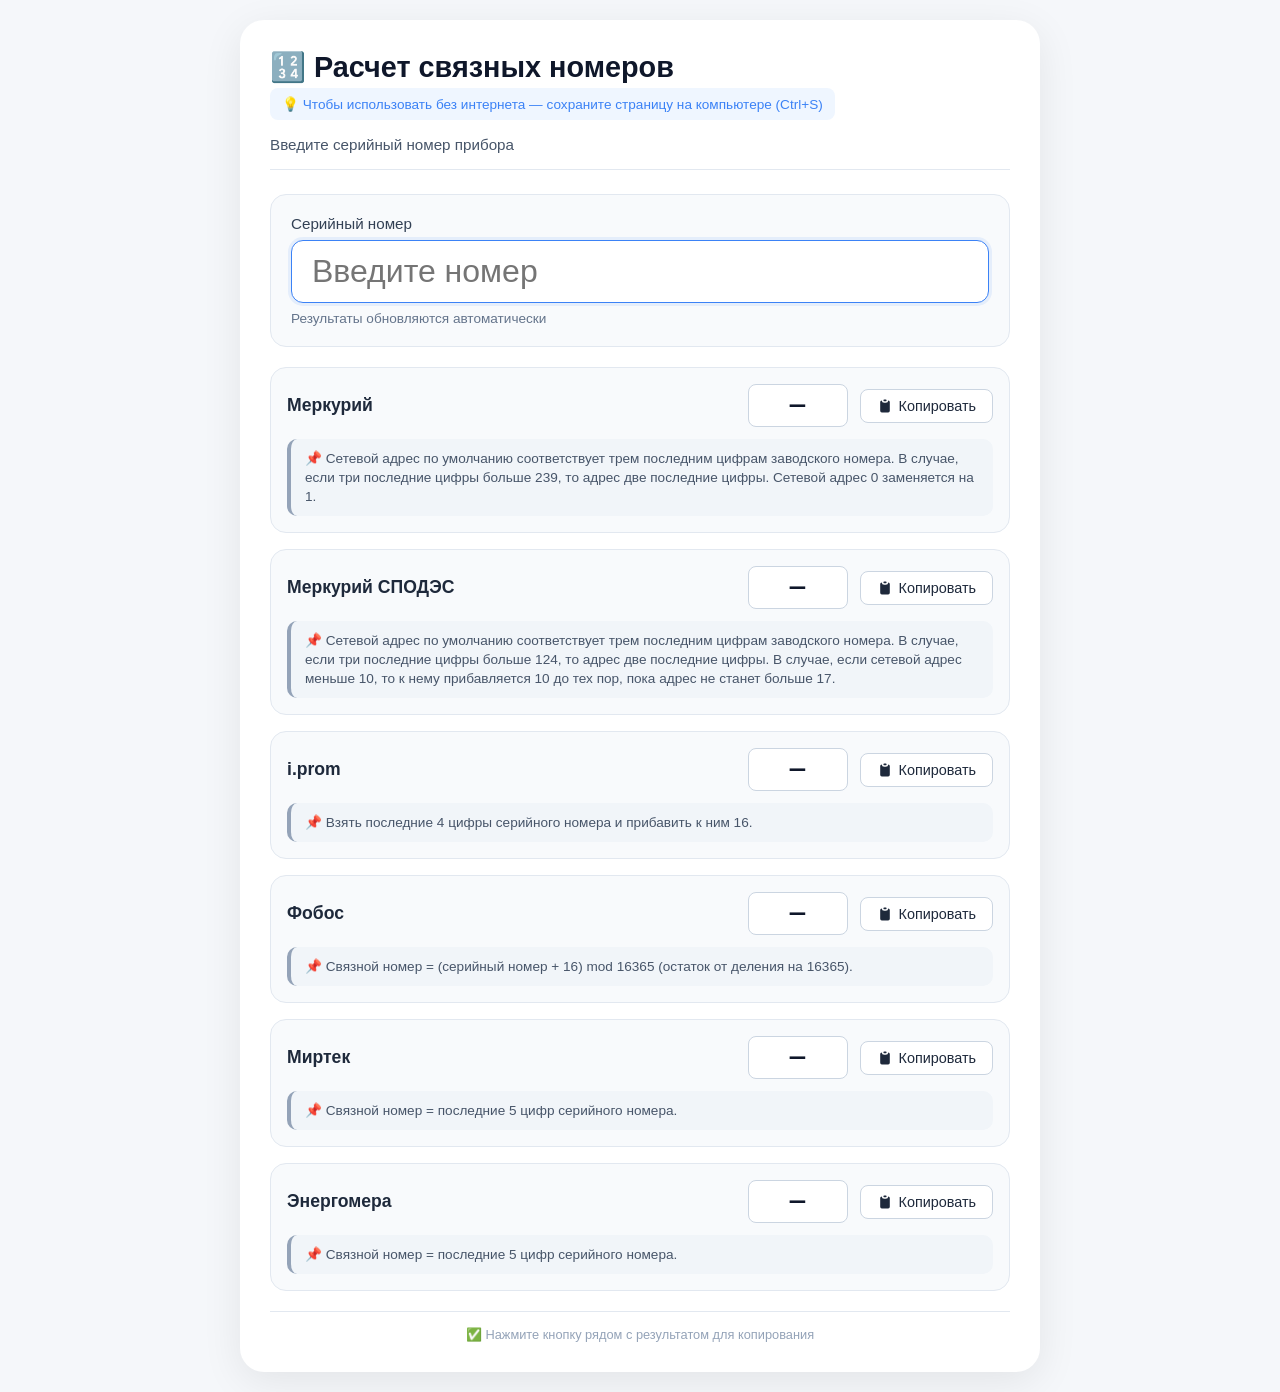
==== calc/index.html @ f6aa2c8b "Create index.html" ====
<!DOCTYPE html>
<html lang="ru">
<head>
    <meta charset="UTF-8">
    <meta name="viewport" content="width=device-width, initial-scale=1.0">
    <title>Расчет связных номеров</title>
    <!-- Favicon -->
    <link rel="icon" type="image/svg+xml" href="data:image/svg+xml,%3Csvg xmlns='http://www.w3.org/2000/svg' viewBox='0 0 100 100'%3E%3Crect width='100' height='100' rx='20' fill='%233b82f6'/%3E%3Ctext x='50' y='70' font-size='60' text-anchor='middle' fill='white' font-family='Arial'%3E🔢%3C/text%3E%3C/svg%3E">
    <link rel="icon" type="image/png" href="[data-uri]">
    <style>
        * {
            box-sizing: border-box;
            margin: 0;
            padding: 0;
        }

        body {
            font-family: -apple-system, BlinkMacSystemFont, "Segoe UI", Roboto, Helvetica, Arial, sans-serif;
            background-color: #f5f7fa;
            color: #1e293b;
            display: flex;
            justify-content: center;
            align-items: center;
            min-height: 100vh;
            margin: 0;
            padding: 20px;
        }

        .container {
            max-width: 800px;
            width: 100%;
            background-color: #ffffff;
            border-radius: 24px;
            box-shadow: 0 10px 40px rgba(0, 0, 0, 0.08);
            padding: 30px;
        }

        h1 {
            font-size: 1.8rem;
            font-weight: 600;
            color: #0f172a;
            margin-bottom: 0.25rem;
        }

        .offline-hint {
            color: #3b82f6;
            font-size: 0.85rem;
            margin-bottom: 1rem;
            padding: 8px 12px;
            background-color: #eff6ff;
            border-radius: 8px;
            display: inline-block;
        }

        .subtitle {
            color: #475569;
            font-size: 0.95rem;
            margin-bottom: 1.5rem;
            border-bottom: 1px solid #e2e8f0;
            padding-bottom: 1rem;
        }

        .input-card {
            background-color: #f8fafc;
            border-radius: 16px;
            padding: 20px;
            margin-bottom: 20px;
            border: 1px solid #e2e8f0;
        }

        .input-label {
            display: block;
            margin-bottom: 8px;
            color: #334155;
            font-weight: 500;
            font-size: 0.95rem;
        }

        .input-field {
            width: 100%;
            background-color: #ffffff;
            border: 1px solid #cbd5e1;
            color: #0f172a;
            font-size: 2rem;
            font-family: 'Segoe UI', Roboto, 'Helvetica Neue', sans-serif;
            font-weight: 400;
            padding: 12px 20px;
            border-radius: 12px;
            outline: none;
            transition: border-color 0.2s;
        }

        .input-field:focus {
            border-color: #3b82f6;
            box-shadow: 0 0 0 3px rgba(59, 130, 246, 0.1);
        }

        .input-hint {
            margin-top: 8px;
            color: #64748b;
            font-size: 0.85rem;
        }

        .results-list {
            display: flex;
            flex-direction: column;
            gap: 16px;
            margin: 20px 0;
        }

        .result-card {
            background-color: #f8fafc;
            border-radius: 16px;
            padding: 16px;
            border: 1px solid #e2e8f0;
        }

        .result-header {
            display: flex;
            justify-content: space-between;
            align-items: center;
            margin-bottom: 12px;
        }

        .model-name {
            font-weight: 600;
            color: #1e293b;
            font-size: 1.1rem;
        }

        .result-controls {
            display: flex;
            align-items: center;
            gap: 12px;
        }

        .result-value {
            font-size: 1.6rem;
            font-family: 'Courier New', monospace;
            font-weight: 600;
            color: #0f172a;
            background-color: #ffffff;
            border-radius: 8px;
            border: 1px solid #cbd5e1;
            padding: 6px 16px;
            min-width: 100px;
            text-align: center;
        }

        .copy-btn {
            background-color: #ffffff;
            border: 1px solid #cbd5e1;
            border-radius: 8px;
            padding: 8px 16px;
            font-size: 0.9rem;
            font-weight: 500;
            color: #1e293b;
            cursor: pointer;
            display: inline-flex;
            align-items: center;
            gap: 6px;
            transition: all 0.2s;
            min-width: 110px;
            justify-content: center;
        }

        .copy-btn:hover {
            background-color: #f1f5f9;
            border-color: #3b82f6;
            color: #3b82f6;
        }

        .copy-btn.copied {
            background-color: #10b981;
            border-color: #10b981;
            color: white;
        }

        .copy-btn svg {
            width: 16px;
            height: 16px;
            fill: currentColor;
        }

        .rule-description {
            font-size: 0.85rem;
            color: #475569;
            background-color: #f1f5f9;
            padding: 10px 14px;
            border-radius: 10px;
            border-left: 4px solid #94a3b8;
            line-height: 1.4;
        }

        .footer-note {
            text-align: center;
            color: #94a3b8;
            font-size: 0.8rem;
            margin-top: 20px;
            border-top: 1px solid #e2e8f0;
            padding-top: 15px;
        }
    </style>
</head>
<body>
    <div class="container">
        <h1>🔢 Расчет связных номеров</h1>
        <div class="offline-hint">
            💡 Чтобы использовать без интернета — сохраните страницу на компьютере (Ctrl+S)
        </div>
        <div class="subtitle">Введите серийный номер прибора</div>

        <!-- Поле для ввода серийного номера -->
        <div class="input-card">
            <label for="sn-input" class="input-label">Серийный номер</label>
            <input type="text" id="sn-input" class="input-field" placeholder="Введите номер" inputmode="numeric" autofocus>
            <div class="input-hint">Результаты обновляются автоматически</div>
        </div>

        <!-- Список результатов -->
        <div class="results-list" id="results-list">
            <!-- Меркурий -->
            <div class="result-card">
                <div class="result-header">
                    <span class="model-name">Меркурий</span>
                    <div class="result-controls">
                        <span class="result-value" id="mercury-value">—</span>
                        <button class="copy-btn" data-model="mercury">
                            <svg viewBox="0 0 20 20">
                                <path d="M8 3a1 1 0 011-1h2a1 1 0 110 2H9a1 1 0 01-1-1z M6 3a2 2 0 00-2 2v11a2 2 0 002 2h8a2 2 0 002-2V5a2 2 0 00-2-2 3 3 0 01-3 3H9a3 3 0 01-3-3z"/>
                            </svg>
                            <span>Копировать</span>
                        </button>
                    </div>
                </div>
                <div class="rule-description">
                    📌 Сетевой адрес по умолчанию соответствует трем последним цифрам заводского номера. В случае, если три последние цифры больше 239, то адрес две последние цифры. Сетевой адрес 0 заменяется на 1.
                </div>
            </div>

            <!-- Меркурий СПОДЭС -->
            <div class="result-card">
                <div class="result-header">
                    <span class="model-name">Меркурий СПОДЭС</span>
                    <div class="result-controls">
                        <span class="result-value" id="mercury-spodes-value">—</span>
                        <button class="copy-btn" data-model="mercury-spodes">
                            <svg viewBox="0 0 20 20">
                                <path d="M8 3a1 1 0 011-1h2a1 1 0 110 2H9a1 1 0 01-1-1z M6 3a2 2 0 00-2 2v11a2 2 0 002 2h8a2 2 0 002-2V5a2 2 0 00-2-2 3 3 0 01-3 3H9a3 3 0 01-3-3z"/>
                            </svg>
                            <span>Копировать</span>
                        </button>
                    </div>
                </div>
                <div class="rule-description">
                    📌 Сетевой адрес по умолчанию соответствует трем последним цифрам заводского номера. В случае, если три последние цифры больше 124, то адрес две последние цифры. В случае, если сетевой адрес меньше 10, то к нему прибавляется 10 до тех пор, пока адрес не станет больше 17.
                </div>
            </div>

            <!-- i.prom -->
            <div class="result-card">
                <div class="result-header">
                    <span class="model-name">i.prom</span>
                    <div class="result-controls">
                        <span class="result-value" id="iprom-value">—</span>
                        <button class="copy-btn" data-model="iprom">
                            <svg viewBox="0 0 20 20">
                                <path d="M8 3a1 1 0 011-1h2a1 1 0 110 2H9a1 1 0 01-1-1z M6 3a2 2 0 00-2 2v11a2 2 0 002 2h8a2 2 0 002-2V5a2 2 0 00-2-2 3 3 0 01-3 3H9a3 3 0 01-3-3z"/>
                            </svg>
                            <span>Копировать</span>
                        </button>
                    </div>
                </div>
                <div class="rule-description">
                    📌 Взять последние 4 цифры серийного номера и прибавить к ним 16.
                </div>
            </div>

            <!-- Фобос -->
            <div class="result-card">
                <div class="result-header">
                    <span class="model-name">Фобос</span>
                    <div class="result-controls">
                        <span class="result-value" id="fobos-value">—</span>
                        <button class="copy-btn" data-model="fobos">
                            <svg viewBox="0 0 20 20">
                                <path d="M8 3a1 1 0 011-1h2a1 1 0 110 2H9a1 1 0 01-1-1z M6 3a2 2 0 00-2 2v11a2 2 0 002 2h8a2 2 0 002-2V5a2 2 0 00-2-2 3 3 0 01-3 3H9a3 3 0 01-3-3z"/>
                            </svg>
                            <span>Копировать</span>
                        </button>
                    </div>
                </div>
                <div class="rule-description">
                    📌 Связной номер = (серийный номер + 16) mod 16365 (остаток от деления на 16365).
                </div>
            </div>

            <!-- Миртек -->
            <div class="result-card">
                <div class="result-header">
                    <span class="model-name">Миртек</span>
                    <div class="result-controls">
                        <span class="result-value" id="mirtek-value">—</span>
                        <button class="copy-btn" data-model="mirtek">
                            <svg viewBox="0 0 20 20">
                                <path d="M8 3a1 1 0 011-1h2a1 1 0 110 2H9a1 1 0 01-1-1z M6 3a2 2 0 00-2 2v11a2 2 0 002 2h8a2 2 0 002-2V5a2 2 0 00-2-2 3 3 0 01-3 3H9a3 3 0 01-3-3z"/>
                            </svg>
                            <span>Копировать</span>
                        </button>
                    </div>
                </div>
                <div class="rule-description">
                    📌 Связной номер = последние 5 цифр серийного номера.
                </div>
            </div>

            <!-- Энергомера -->
            <div class="result-card">
                <div class="result-header">
                    <span class="model-name">Энергомера</span>
                    <div class="result-controls">
                        <span class="result-value" id="energomera-value">—</span>
                        <button class="copy-btn" data-model="energomera">
                            <svg viewBox="0 0 20 20">
                                <path d="M8 3a1 1 0 011-1h2a1 1 0 110 2H9a1 1 0 01-1-1z M6 3a2 2 0 00-2 2v11a2 2 0 002 2h8a2 2 0 002-2V5a2 2 0 00-2-2 3 3 0 01-3 3H9a3 3 0 01-3-3z"/>
                            </svg>
                            <span>Копировать</span>
                        </button>
                    </div>
                </div>
                <div class="rule-description">
                    📌 Связной номер = последние 5 цифр серийного номера.
                </div>
            </div>
        </div>

        <div class="footer-note">
            <span>✅ Нажмите кнопку рядом с результатом для копирования</span>
        </div>
    </div>

    <script>
        (function() {
            const snInput = document.getElementById('sn-input');

            // Функция для прибавления 10 пока число не станет > 17
            function addUntilGreaterThan17(value) {
                if (value >= 10) return value;
                
                let result = value;
                while (result <= 17) {
                    result += 10;
                }
                return result;
            }

            // Меркурий
            function calculateMercury(serialNumber) {
                let num = Number(serialNumber);
                if (isNaN(num) || !Number.isInteger(num) || num < 0) return null;

                const mod1000 = num % 1000;
                const mod100 = num % 100;
                const getValue = (modValue) => modValue === 0 ? 1 : modValue;

                if (mod1000 > 239) {
                    return getValue(mod100);
                } else {
                    return getValue(mod1000);
                }
            }

            // Меркурий СПОДЭС
            function calculateMercurySpodes(serialNumber) {
                let num = Number(serialNumber);
                if (isNaN(num) || !Number.isInteger(num) || num < 0) return null;

                const mod1000 = num % 1000;
                const mod100 = num % 100;

                // Определяем базовое значение
                let baseValue;
                if (mod1000 > 124) {
                    baseValue = mod100;
                } else {
                    baseValue = mod1000;
                }

                // Применяем правило "прибавлять 10 пока не станет > 17"
                return addUntilGreaterThan17(baseValue);
            }

            // i.prom
            function calculateIProm(serialNumber) {
                let num = Number(serialNumber);
                if (isNaN(num) || !Number.isInteger(num) || num < 0) return null;
                return (num % 10000) + 16;
            }

            // Фобос
            function calculateFobos(serialNumber) {
                let num = Number(serialNumber);
                if (isNaN(num) || !Number.isInteger(num) || num < 0) return null;
                return (num + 16) % 16365;
            }

            // Миртек
            function calculateMirtek(serialNumber) {
                let num = Number(serialNumber);
                if (isNaN(num) || !Number.isInteger(num) || num < 0) return null;
                return num % 100000;
            }

            // Энергомера
            function calculateEnergomera(serialNumber) {
                let num = Number(serialNumber);
                if (isNaN(num) || !Number.isInteger(num) || num < 0) return null;
                return num % 100000;
            }

            // Обновление результатов
            function updateAllResults() {
                const rawValue = snInput.value.trim();

                if (rawValue === '') {
                    document.getElementById('mercury-value').textContent = '—';
                    document.getElementById('mercury-spodes-value').textContent = '—';
                    document.getElementById('iprom-value').textContent = '—';
                    document.getElementById('fobos-value').textContent = '—';
                    document.getElementById('mirtek-value').textContent = '—';
                    document.getElementById('energomera-value').textContent = '—';
                    return;
                }

                const numberValue = parseInt(rawValue, 10);

                if (isNaN(numberValue) || !Number.isInteger(numberValue) || numberValue < 0) {
                    const errorMsg = '❗';
                    document.getElementById('mercury-value').textContent = errorMsg;
                    document.getElementById('mercury-spodes-value').textContent = errorMsg;
                    document.getElementById('iprom-value').textContent = errorMsg;
                    document.getElementById('fobos-value').textContent = errorMsg;
                    document.getElementById('mirtek-value').textContent = errorMsg;
                    document.getElementById('energomera-value').textContent = errorMsg;
                    return;
                }

                document.getElementById('mercury-value').textContent = calculateMercury(numberValue) ?? '—';
                document.getElementById('mercury-spodes-value').textContent = calculateMercurySpodes(numberValue) ?? '—';
                document.getElementById('iprom-value').textContent = calculateIProm(numberValue) ?? '—';
                document.getElementById('fobos-value').textContent = calculateFobos(numberValue) ?? '—';
                document.getElementById('mirtek-value').textContent = calculateMirtek(numberValue) ?? '—';
                document.getElementById('energomera-value').textContent = calculateEnergomera(numberValue) ?? '—';
            }

            // Функция сброса всех кнопок в исходное состояние
            function resetAllButtons() {
                document.querySelectorAll('.copy-btn').forEach(btn => {
                    btn.classList.remove('copied');
                    const span = btn.querySelector('span');
                    if (span) span.textContent = 'Копировать';
                });
            }

            // Настройка кнопок копирования
            document.querySelectorAll('.copy-btn').forEach(button => {
                button.addEventListener('click', function() {
                    const model = this.dataset.model;
                    const valueElement = document.getElementById(`${model}-value`);
                    
                    if (!valueElement) return;
                    
                    let textToCopy = valueElement.textContent;
                    
                    if (textToCopy === '—' || textToCopy === '❗') {
                        alert('Нет корректного значения для копирования');
                        return;
                    }
                    
                    navigator.clipboard.writeText(textToCopy).then(() => {
                        // Сбрасываем все кнопки
                        resetAllButtons();
                        
                        // Активируем текущую кнопку
                        this.classList.add('copied');
                        const span = this.querySelector('span');
                        if (span) span.textContent = '✅ Скопировано';
                    }).catch(() => {
                        alert('Не удалось скопировать');
                    });
                });
            });

            // При новом вводе сбрасываем состояние кнопок
            snInput.addEventListener('input', () => {
                updateAllResults();
                resetAllButtons();
            });

            updateAllResults();
        })();
    </script>
</body>
</html>
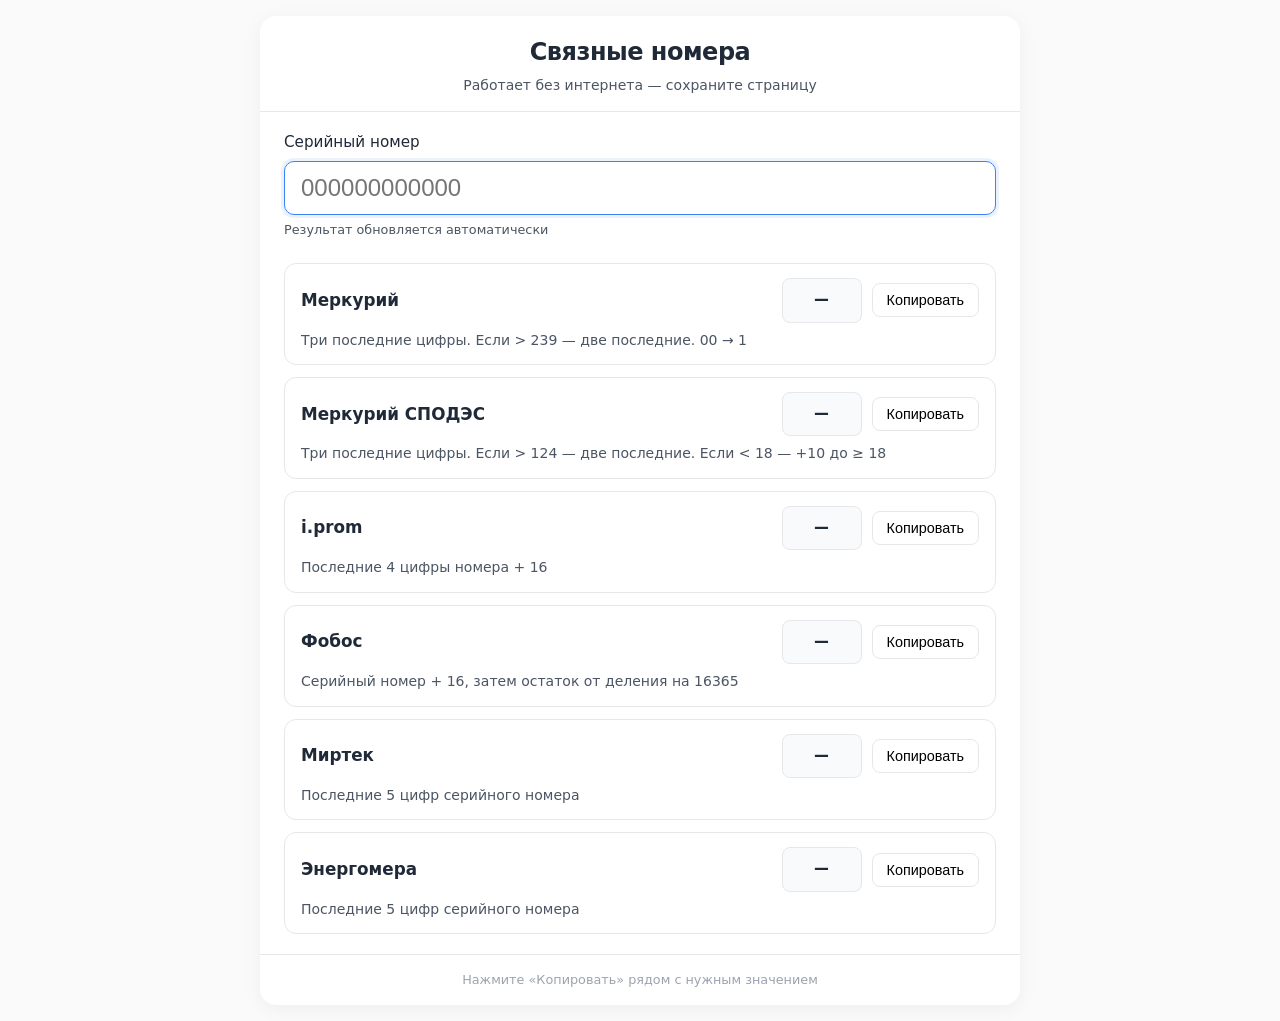
==== commit ab5d37e4: "Update index.html" ====
--- a/calc/index.html
+++ b/calc/index.html
@@ -3,11 +3,19 @@
 <head>
     <meta charset="UTF-8">
     <meta name="viewport" content="width=device-width, initial-scale=1.0">
-    <title>Расчет связных номеров</title>
-    <!-- Favicon -->
-    <link rel="icon" type="image/svg+xml" href="data:image/svg+xml,%3Csvg xmlns='http://www.w3.org/2000/svg' viewBox='0 0 100 100'%3E%3Crect width='100' height='100' rx='20' fill='%233b82f6'/%3E%3Ctext x='50' y='70' font-size='60' text-anchor='middle' fill='white' font-family='Arial'%3E🔢%3C/text%3E%3C/svg%3E">
-    <link rel="icon" type="image/png" href="[data-uri]">
+    <title>Связные номера</title>
+    <link rel="icon" type="image/svg+xml" href="data:image/svg+xml,%3Csvg xmlns='http://www.w3.org/2000/svg' viewBox='0 0 100 100'%3E%3Crect width='100' height='100' rx='24' fill='%233b82f6'/%3E%3Ctext x='50' y='68' font-size='64' text-anchor='middle' fill='white'%3E🔢%3C/text%3E%3C/svg%3E">
     <style>
+        :root {
+            --bg: #fafafa;
+            --card: #ffffff;
+            --text: #1f2937;
+            --text2: #4b5563;
+            --border: #e5e7eb;
+            --accent: #3b82f6;
+            --success: #10b981;
+        }
+
         * {
             box-sizing: border-box;
             margin: 0;
@@ -15,490 +23,358 @@
         }
 
         body {
-            font-family: -apple-system, BlinkMacSystemFont, "Segoe UI", Roboto, Helvetica, Arial, sans-serif;
-            background-color: #f5f7fa;
-            color: #1e293b;
-            display: flex;
-            justify-content: center;
-            align-items: center;
+            font-family: system-ui, -apple-system, sans-serif;
+            background: var(--bg);
+            color: var(--text);
             min-height: 100vh;
-            margin: 0;
-            padding: 20px;
+            padding: 16px;
+            line-height: 1.4;
         }
 
         .container {
-            max-width: 800px;
-            width: 100%;
-            background-color: #ffffff;
-            border-radius: 24px;
-            box-shadow: 0 10px 40px rgba(0, 0, 0, 0.08);
-            padding: 30px;
+            max-width: 760px;
+            margin: 0 auto;
+            background: var(--card);
+            border-radius: 16px;
+            box-shadow: 0 4px 20px rgba(0,0,0,0.05);
+            overflow: hidden;
+        }
+
+        header {
+            padding: 20px 24px 16px;
+            text-align: center;
+            border-bottom: 1px solid var(--border);
         }
 
         h1 {
-            font-size: 1.8rem;
+            font-size: 1.5rem;
             font-weight: 600;
-            color: #0f172a;
-            margin-bottom: 0.25rem;
-        }
-
-        .offline-hint {
-            color: #3b82f6;
-            font-size: 0.85rem;
-            margin-bottom: 1rem;
-            padding: 8px 12px;
-            background-color: #eff6ff;
-            border-radius: 8px;
-            display: inline-block;
-        }
-
-        .subtitle {
-            color: #475569;
+            letter-spacing: -0.02em;
+        }
+
+        .hint {
+            margin-top: 6px;
+            font-size: 0.875rem;
+            color: var(--text2);
+        }
+
+        main {
+            padding: 20px 24px;
+        }
+
+        .input-group {
+            margin-bottom: 24px;
+        }
+
+        label {
             font-size: 0.95rem;
-            margin-bottom: 1.5rem;
-            border-bottom: 1px solid #e2e8f0;
-            padding-bottom: 1rem;
-        }
-
-        .input-card {
-            background-color: #f8fafc;
-            border-radius: 16px;
-            padding: 20px;
-            margin-bottom: 20px;
-            border: 1px solid #e2e8f0;
-        }
-
-        .input-label {
+            font-weight: 500;
             display: block;
             margin-bottom: 8px;
-            color: #334155;
-            font-weight: 500;
-            font-size: 0.95rem;
-        }
-
-        .input-field {
+        }
+
+        input {
             width: 100%;
-            background-color: #ffffff;
-            border: 1px solid #cbd5e1;
-            color: #0f172a;
-            font-size: 2rem;
-            font-family: 'Segoe UI', Roboto, 'Helvetica Neue', sans-serif;
-            font-weight: 400;
-            padding: 12px 20px;
-            border-radius: 12px;
+            font-size: 1.5rem;
+            padding: 12px 16px;
+            border: 1px solid var(--border);
+            border-radius: 10px;
+            font-variant-numeric: tabular-nums;
+            transition: border-color 0.15s;
+        }
+
+        input:focus {
+            border-color: var(--accent);
             outline: none;
-            transition: border-color 0.2s;
-        }
-
-        .input-field:focus {
-            border-color: #3b82f6;
-            box-shadow: 0 0 0 3px rgba(59, 130, 246, 0.1);
-        }
-
-        .input-hint {
-            margin-top: 8px;
-            color: #64748b;
-            font-size: 0.85rem;
-        }
-
-        .results-list {
+            box-shadow: 0 0 0 3px rgba(59,130,246,0.1);
+        }
+
+        input.error {
+            border-color: #ef4444;
+        }
+
+        .results {
             display: flex;
             flex-direction: column;
-            gap: 16px;
-            margin: 20px 0;
-        }
-
-        .result-card {
-            background-color: #f8fafc;
-            border-radius: 16px;
-            padding: 16px;
-            border: 1px solid #e2e8f0;
-        }
-
-        .result-header {
+            gap: 12px;
+        }
+
+        .card {
+            padding: 14px 16px;
+            border: 1px solid var(--border);
+            border-radius: 12px;
+            background: white;
+        }
+
+        .header-row {
             display: flex;
             justify-content: space-between;
             align-items: center;
-            margin-bottom: 12px;
-        }
-
-        .model-name {
+            flex-wrap: wrap;
+            gap: 12px;
+            margin-bottom: 8px;
+        }
+
+        .model {
+            font-size: 1.05rem;
             font-weight: 600;
-            color: #1e293b;
-            font-size: 1.1rem;
-        }
-
-        .result-controls {
+        }
+
+        .controls {
             display: flex;
             align-items: center;
-            gap: 12px;
-        }
-
-        .result-value {
-            font-size: 1.6rem;
-            font-family: 'Courier New', monospace;
+            gap: 10px;
+            flex-wrap: wrap;
+        }
+
+        .value {
+            font-family: ui-monospace, 'SF Mono', monospace;
+            font-size: 1.35rem;
             font-weight: 600;
-            color: #0f172a;
-            background-color: #ffffff;
+            min-width: 80px;
+            text-align: center;
+            background: #f8fafc;
+            padding: 6px 12px;
             border-radius: 8px;
-            border: 1px solid #cbd5e1;
-            padding: 6px 16px;
-            min-width: 100px;
-            text-align: center;
-        }
-
-        .copy-btn {
-            background-color: #ffffff;
-            border: 1px solid #cbd5e1;
+            border: 1px solid #e5e7eb;
+        }
+
+        .btn-copy {
+            background: white;
+            border: 1px solid var(--border);
             border-radius: 8px;
-            padding: 8px 16px;
+            padding: 8px 14px;
             font-size: 0.9rem;
             font-weight: 500;
-            color: #1e293b;
             cursor: pointer;
-            display: inline-flex;
-            align-items: center;
-            gap: 6px;
-            transition: all 0.2s;
-            min-width: 110px;
-            justify-content: center;
-        }
-
-        .copy-btn:hover {
-            background-color: #f1f5f9;
-            border-color: #3b82f6;
-            color: #3b82f6;
-        }
-
-        .copy-btn.copied {
-            background-color: #10b981;
-            border-color: #10b981;
+            transition: all 0.13s;
+            white-space: nowrap;
+        }
+
+        .btn-copy:hover {
+            background: #f3f4f6;
+        }
+
+        .btn-copy.copied {
+            background: var(--success);
             color: white;
-        }
-
-        .copy-btn svg {
-            width: 16px;
-            height: 16px;
-            fill: currentColor;
-        }
-
-        .rule-description {
-            font-size: 0.85rem;
-            color: #475569;
-            background-color: #f1f5f9;
-            padding: 10px 14px;
-            border-radius: 10px;
-            border-left: 4px solid #94a3b8;
-            line-height: 1.4;
-        }
-
-        .footer-note {
+            border-color: var(--success);
+        }
+
+        .rule {
+            font-size: 0.875rem;
+            color: var(--text2);
+        }
+
+        footer {
+            padding: 16px 24px;
             text-align: center;
-            color: #94a3b8;
             font-size: 0.8rem;
-            margin-top: 20px;
-            border-top: 1px solid #e2e8f0;
-            padding-top: 15px;
+            color: #9ca3af;
+            border-top: 1px solid var(--border);
+        }
+
+        @media (max-width: 480px) {
+            body { padding: 12px; }
+            main { padding: 16px 20px; }
+            .header-row { flex-direction: column; align-items: stretch; }
+            .controls { width: 100%; justify-content: space-between; }
+            .value, .btn-copy { flex: 1; text-align: center; }
+            input { font-size: 1.35rem; padding: 11px 14px; }
         }
     </style>
 </head>
 <body>
-    <div class="container">
-        <h1>🔢 Расчет связных номеров</h1>
-        <div class="offline-hint">
-            💡 Чтобы использовать без интернета — сохраните страницу на компьютере (Ctrl+S)
+
+<div class="container">
+    <header>
+        <h1>Связные номера</h1>
+        <div class="hint">Работает без интернета — сохраните страницу</div>
+    </header>
+
+    <main>
+        <div class="input-group">
+            <label for="sn">Серийный номер</label>
+            <input id="sn" type="text" inputmode="numeric" autofocus placeholder="000000000000">
+            <div class="hint" style="margin-top:6px; font-size:0.8rem;">Результат обновляется автоматически</div>
         </div>
-        <div class="subtitle">Введите серийный номер прибора</div>
-
-        <!-- Поле для ввода серийного номера -->
-        <div class="input-card">
-            <label for="sn-input" class="input-label">Серийный номер</label>
-            <input type="text" id="sn-input" class="input-field" placeholder="Введите номер" inputmode="numeric" autofocus>
-            <div class="input-hint">Результаты обновляются автоматически</div>
+
+        <div class="results" id="results">
+            <div class="card">
+                <div class="header-row">
+                    <div class="model">Меркурий</div>
+                    <div class="controls">
+                        <span class="value" id="mercury">—</span>
+                        <button class="btn-copy" data-model="mercury">Копировать</button>
+                    </div>
+                </div>
+                <div class="rule">Три последние цифры. Если > 239 — две последние. 00 → 1</div>
+            </div>
+
+            <div class="card">
+                <div class="header-row">
+                    <div class="model">Меркурий СПОДЭС</div>
+                    <div class="controls">
+                        <span class="value" id="mercury-spodes">—</span>
+                        <button class="btn-copy" data-model="mercury-spodes">Копировать</button>
+                    </div>
+                </div>
+                <div class="rule">Три последние цифры. Если > 124 — две последние. Если < 18 — +10 до ≥ 18</div>
+            </div>
+
+            <div class="card">
+                <div class="header-row">
+                    <div class="model">i.prom</div>
+                    <div class="controls">
+                        <span class="value" id="iprom">—</span>
+                        <button class="btn-copy" data-model="iprom">Копировать</button>
+                    </div>
+                </div>
+                <div class="rule">Последние 4 цифры номера + 16</div>
+            </div>
+
+            <div class="card">
+                <div class="header-row">
+                    <div class="model">Фобос</div>
+                    <div class="controls">
+                        <span class="value" id="fobos">—</span>
+                        <button class="btn-copy" data-model="fobos">Копировать</button>
+                    </div>
+                </div>
+                <div class="rule">Серийный номер + 16, затем остаток от деления на 16365</div>
+            </div>
+
+            <div class="card">
+                <div class="header-row">
+                    <div class="model">Миртек</div>
+                    <div class="controls">
+                        <span class="value" id="mirtek">—</span>
+                        <button class="btn-copy" data-model="mirtek">Копировать</button>
+                    </div>
+                </div>
+                <div class="rule">Последние 5 цифр серийного номера</div>
+            </div>
+
+            <div class="card">
+                <div class="header-row">
+                    <div class="model">Энергомера</div>
+                    <div class="controls">
+                        <span class="value" id="energomera">—</span>
+                        <button class="btn-copy" data-model="energomera">Копировать</button>
+                    </div>
+                </div>
+                <div class="rule">Последние 5 цифр серийного номера</div>
+            </div>
         </div>
-
-        <!-- Список результатов -->
-        <div class="results-list" id="results-list">
-            <!-- Меркурий -->
-            <div class="result-card">
-                <div class="result-header">
-                    <span class="model-name">Меркурий</span>
-                    <div class="result-controls">
-                        <span class="result-value" id="mercury-value">—</span>
-                        <button class="copy-btn" data-model="mercury">
-                            <svg viewBox="0 0 20 20">
-                                <path d="M8 3a1 1 0 011-1h2a1 1 0 110 2H9a1 1 0 01-1-1z M6 3a2 2 0 00-2 2v11a2 2 0 002 2h8a2 2 0 002-2V5a2 2 0 00-2-2 3 3 0 01-3 3H9a3 3 0 01-3-3z"/>
-                            </svg>
-                            <span>Копировать</span>
-                        </button>
-                    </div>
-                </div>
-                <div class="rule-description">
-                    📌 Сетевой адрес по умолчанию соответствует трем последним цифрам заводского номера. В случае, если три последние цифры больше 239, то адрес две последние цифры. Сетевой адрес 0 заменяется на 1.
-                </div>
-            </div>
-
-            <!-- Меркурий СПОДЭС -->
-            <div class="result-card">
-                <div class="result-header">
-                    <span class="model-name">Меркурий СПОДЭС</span>
-                    <div class="result-controls">
-                        <span class="result-value" id="mercury-spodes-value">—</span>
-                        <button class="copy-btn" data-model="mercury-spodes">
-                            <svg viewBox="0 0 20 20">
-                                <path d="M8 3a1 1 0 011-1h2a1 1 0 110 2H9a1 1 0 01-1-1z M6 3a2 2 0 00-2 2v11a2 2 0 002 2h8a2 2 0 002-2V5a2 2 0 00-2-2 3 3 0 01-3 3H9a3 3 0 01-3-3z"/>
-                            </svg>
-                            <span>Копировать</span>
-                        </button>
-                    </div>
-                </div>
-                <div class="rule-description">
-                    📌 Сетевой адрес по умолчанию соответствует трем последним цифрам заводского номера. В случае, если три последние цифры больше 124, то адрес две последние цифры. В случае, если сетевой адрес меньше 10, то к нему прибавляется 10 до тех пор, пока адрес не станет больше 17.
-                </div>
-            </div>
-
-            <!-- i.prom -->
-            <div class="result-card">
-                <div class="result-header">
-                    <span class="model-name">i.prom</span>
-                    <div class="result-controls">
-                        <span class="result-value" id="iprom-value">—</span>
-                        <button class="copy-btn" data-model="iprom">
-                            <svg viewBox="0 0 20 20">
-                                <path d="M8 3a1 1 0 011-1h2a1 1 0 110 2H9a1 1 0 01-1-1z M6 3a2 2 0 00-2 2v11a2 2 0 002 2h8a2 2 0 002-2V5a2 2 0 00-2-2 3 3 0 01-3 3H9a3 3 0 01-3-3z"/>
-                            </svg>
-                            <span>Копировать</span>
-                        </button>
-                    </div>
-                </div>
-                <div class="rule-description">
-                    📌 Взять последние 4 цифры серийного номера и прибавить к ним 16.
-                </div>
-            </div>
-
-            <!-- Фобос -->
-            <div class="result-card">
-                <div class="result-header">
-                    <span class="model-name">Фобос</span>
-                    <div class="result-controls">
-                        <span class="result-value" id="fobos-value">—</span>
-                        <button class="copy-btn" data-model="fobos">
-                            <svg viewBox="0 0 20 20">
-                                <path d="M8 3a1 1 0 011-1h2a1 1 0 110 2H9a1 1 0 01-1-1z M6 3a2 2 0 00-2 2v11a2 2 0 002 2h8a2 2 0 002-2V5a2 2 0 00-2-2 3 3 0 01-3 3H9a3 3 0 01-3-3z"/>
-                            </svg>
-                            <span>Копировать</span>
-                        </button>
-                    </div>
-                </div>
-                <div class="rule-description">
-                    📌 Связной номер = (серийный номер + 16) mod 16365 (остаток от деления на 16365).
-                </div>
-            </div>
-
-            <!-- Миртек -->
-            <div class="result-card">
-                <div class="result-header">
-                    <span class="model-name">Миртек</span>
-                    <div class="result-controls">
-                        <span class="result-value" id="mirtek-value">—</span>
-                        <button class="copy-btn" data-model="mirtek">
-                            <svg viewBox="0 0 20 20">
-                                <path d="M8 3a1 1 0 011-1h2a1 1 0 110 2H9a1 1 0 01-1-1z M6 3a2 2 0 00-2 2v11a2 2 0 002 2h8a2 2 0 002-2V5a2 2 0 00-2-2 3 3 0 01-3 3H9a3 3 0 01-3-3z"/>
-                            </svg>
-                            <span>Копировать</span>
-                        </button>
-                    </div>
-                </div>
-                <div class="rule-description">
-                    📌 Связной номер = последние 5 цифр серийного номера.
-                </div>
-            </div>
-
-            <!-- Энергомера -->
-            <div class="result-card">
-                <div class="result-header">
-                    <span class="model-name">Энергомера</span>
-                    <div class="result-controls">
-                        <span class="result-value" id="energomera-value">—</span>
-                        <button class="copy-btn" data-model="energomera">
-                            <svg viewBox="0 0 20 20">
-                                <path d="M8 3a1 1 0 011-1h2a1 1 0 110 2H9a1 1 0 01-1-1z M6 3a2 2 0 00-2 2v11a2 2 0 002 2h8a2 2 0 002-2V5a2 2 0 00-2-2 3 3 0 01-3 3H9a3 3 0 01-3-3z"/>
-                            </svg>
-                            <span>Копировать</span>
-                        </button>
-                    </div>
-                </div>
-                <div class="rule-description">
-                    📌 Связной номер = последние 5 цифр серийного номера.
-                </div>
-            </div>
-        </div>
-
-        <div class="footer-note">
-            <span>✅ Нажмите кнопку рядом с результатом для копирования</span>
-        </div>
-    </div>
-
-    <script>
-        (function() {
-            const snInput = document.getElementById('sn-input');
-
-            // Функция для прибавления 10 пока число не станет > 17
-            function addUntilGreaterThan17(value) {
-                if (value >= 10) return value;
-                
-                let result = value;
-                while (result <= 17) {
-                    result += 10;
-                }
-                return result;
+    </main>
+
+    <footer>
+        Нажмите «Копировать» рядом с нужным значением
+    </footer>
+</div>
+
+<script>
+(function(){
+    const input = document.getElementById('sn');
+
+    function norm(v){ return v === 0 ? 1 : v; }
+
+    function add10Until18orMore(v){
+        if (v >= 18) return v;
+        while (v < 18) v += 10;
+        return v;
+    }
+
+    function calcMercury(n){
+        n = Number(n);
+        if (!Number.isInteger(n) || n < 0) return null;
+        let a = n % 1000;
+        let b = n % 100;
+        return a > 239 ? norm(b) : norm(a);
+    }
+
+    function calcSpodes(n){
+        n = Number(n);
+        if (!Number.isInteger(n) || n < 0) return null;
+        let a = n % 1000;
+        let b = n % 100;
+        let base = a > 124 ? b : a;
+        return add10Until18orMore(base);
+    }
+
+    function last4Plus16(n){
+        n = Number(n);
+        if (!Number.isInteger(n) || n < 0) return null;
+        return (n % 10000) + 16;
+    }
+
+    function fobos(n){
+        n = Number(n);
+        if (!Number.isInteger(n) || n < 0) return null;
+        return (n + 16) % 16365;
+    }
+
+    function last5(n){
+        n = Number(n);
+        if (!Number.isInteger(n) || n < 0) return null;
+        return n % 100000;
+    }
+
+    function update(){
+        let v = input.value.trim();
+        input.classList.remove('error');
+
+        if (!v) {
+            document.querySelectorAll('.value').forEach(el=>el.textContent='—');
+            return;
+        }
+
+        if (!/^\d+$/.test(v)) {
+            input.classList.add('error');
+            document.querySelectorAll('.value').forEach(el=>el.textContent='❗');
+            return;
+        }
+
+        let num = parseInt(v,10);
+
+        document.getElementById('mercury').textContent       = calcMercury(num)       ?? '—';
+        document.getElementById('mercury-spodes').textContent = calcSpodes(num)     ?? '—';
+        document.getElementById('iprom').textContent         = last4Plus16(num)     ?? '—';
+        document.getElementById('fobos').textContent         = fobos(num)           ?? '—';
+        document.getElementById('mirtek').textContent        = last5(num)           ?? '—';
+        document.getElementById('energomera').textContent    = last5(num)           ?? '—';
+    }
+
+    function resetBtns(){
+        document.querySelectorAll('.btn-copy').forEach(b=>{
+            b.classList.remove('copied');
+            b.textContent = 'Копировать';
+        });
+    }
+
+    document.querySelectorAll('.btn-copy').forEach(btn=>{
+        btn.addEventListener('click',()=>{
+            let model = btn.dataset.model;
+            let valEl = document.getElementById(model);
+            let text = valEl?.textContent?.trim();
+
+            if (!text || text==='—' || text==='❗') {
+                alert('Нет значения для копирования');
+                return;
             }
 
-            // Меркурий
-            function calculateMercury(serialNumber) {
-                let num = Number(serialNumber);
-                if (isNaN(num) || !Number.isInteger(num) || num < 0) return null;
-
-                const mod1000 = num % 1000;
-                const mod100 = num % 100;
-                const getValue = (modValue) => modValue === 0 ? 1 : modValue;
-
-                if (mod1000 > 239) {
-                    return getValue(mod100);
-                } else {
-                    return getValue(mod1000);
-                }
-            }
-
-            // Меркурий СПОДЭС
-            function calculateMercurySpodes(serialNumber) {
-                let num = Number(serialNumber);
-                if (isNaN(num) || !Number.isInteger(num) || num < 0) return null;
-
-                const mod1000 = num % 1000;
-                const mod100 = num % 100;
-
-                // Определяем базовое значение
-                let baseValue;
-                if (mod1000 > 124) {
-                    baseValue = mod100;
-                } else {
-                    baseValue = mod1000;
-                }
-
-                // Применяем правило "прибавлять 10 пока не станет > 17"
-                return addUntilGreaterThan17(baseValue);
-            }
-
-            // i.prom
-            function calculateIProm(serialNumber) {
-                let num = Number(serialNumber);
-                if (isNaN(num) || !Number.isInteger(num) || num < 0) return null;
-                return (num % 10000) + 16;
-            }
-
-            // Фобос
-            function calculateFobos(serialNumber) {
-                let num = Number(serialNumber);
-                if (isNaN(num) || !Number.isInteger(num) || num < 0) return null;
-                return (num + 16) % 16365;
-            }
-
-            // Миртек
-            function calculateMirtek(serialNumber) {
-                let num = Number(serialNumber);
-                if (isNaN(num) || !Number.isInteger(num) || num < 0) return null;
-                return num % 100000;
-            }
-
-            // Энергомера
-            function calculateEnergomera(serialNumber) {
-                let num = Number(serialNumber);
-                if (isNaN(num) || !Number.isInteger(num) || num < 0) return null;
-                return num % 100000;
-            }
-
-            // Обновление результатов
-            function updateAllResults() {
-                const rawValue = snInput.value.trim();
-
-                if (rawValue === '') {
-                    document.getElementById('mercury-value').textContent = '—';
-                    document.getElementById('mercury-spodes-value').textContent = '—';
-                    document.getElementById('iprom-value').textContent = '—';
-                    document.getElementById('fobos-value').textContent = '—';
-                    document.getElementById('mirtek-value').textContent = '—';
-                    document.getElementById('energomera-value').textContent = '—';
-                    return;
-                }
-
-                const numberValue = parseInt(rawValue, 10);
-
-                if (isNaN(numberValue) || !Number.isInteger(numberValue) || numberValue < 0) {
-                    const errorMsg = '❗';
-                    document.getElementById('mercury-value').textContent = errorMsg;
-                    document.getElementById('mercury-spodes-value').textContent = errorMsg;
-                    document.getElementById('iprom-value').textContent = errorMsg;
-                    document.getElementById('fobos-value').textContent = errorMsg;
-                    document.getElementById('mirtek-value').textContent = errorMsg;
-                    document.getElementById('energomera-value').textContent = errorMsg;
-                    return;
-                }
-
-                document.getElementById('mercury-value').textContent = calculateMercury(numberValue) ?? '—';
-                document.getElementById('mercury-spodes-value').textContent = calculateMercurySpodes(numberValue) ?? '—';
-                document.getElementById('iprom-value').textContent = calculateIProm(numberValue) ?? '—';
-                document.getElementById('fobos-value').textContent = calculateFobos(numberValue) ?? '—';
-                document.getElementById('mirtek-value').textContent = calculateMirtek(numberValue) ?? '—';
-                document.getElementById('energomera-value').textContent = calculateEnergomera(numberValue) ?? '—';
-            }
-
-            // Функция сброса всех кнопок в исходное состояние
-            function resetAllButtons() {
-                document.querySelectorAll('.copy-btn').forEach(btn => {
-                    btn.classList.remove('copied');
-                    const span = btn.querySelector('span');
-                    if (span) span.textContent = 'Копировать';
-                });
-            }
-
-            // Настройка кнопок копирования
-            document.querySelectorAll('.copy-btn').forEach(button => {
-                button.addEventListener('click', function() {
-                    const model = this.dataset.model;
-                    const valueElement = document.getElementById(`${model}-value`);
-                    
-                    if (!valueElement) return;
-                    
-                    let textToCopy = valueElement.textContent;
-                    
-                    if (textToCopy === '—' || textToCopy === '❗') {
-                        alert('Нет корректного значения для копирования');
-                        return;
-                    }
-                    
-                    navigator.clipboard.writeText(textToCopy).then(() => {
-                        // Сбрасываем все кнопки
-                        resetAllButtons();
-                        
-                        // Активируем текущую кнопку
-                        this.classList.add('copied');
-                        const span = this.querySelector('span');
-                        if (span) span.textContent = '✅ Скопировано';
-                    }).catch(() => {
-                        alert('Не удалось скопировать');
-                    });
-                });
-            });
-
-            // При новом вводе сбрасываем состояние кнопок
-            snInput.addEventListener('input', () => {
-                updateAllResults();
-                resetAllButtons();
-            });
-
-            updateAllResults();
-        })();
-    </script>
+            navigator.clipboard.writeText(text).then(()=>{
+                resetBtns();
+                btn.classList.add('copied');
+                btn.textContent = 'Скопировано ✓';
+                setTimeout(resetBtns, 2200);
+            }).catch(()=>alert('Не удалось скопировать'));
+        });
+    });
+
+    input.addEventListener('input',()=>{ update(); resetBtns(); });
+    update();
+})();
+</script>
 </body>
 </html>
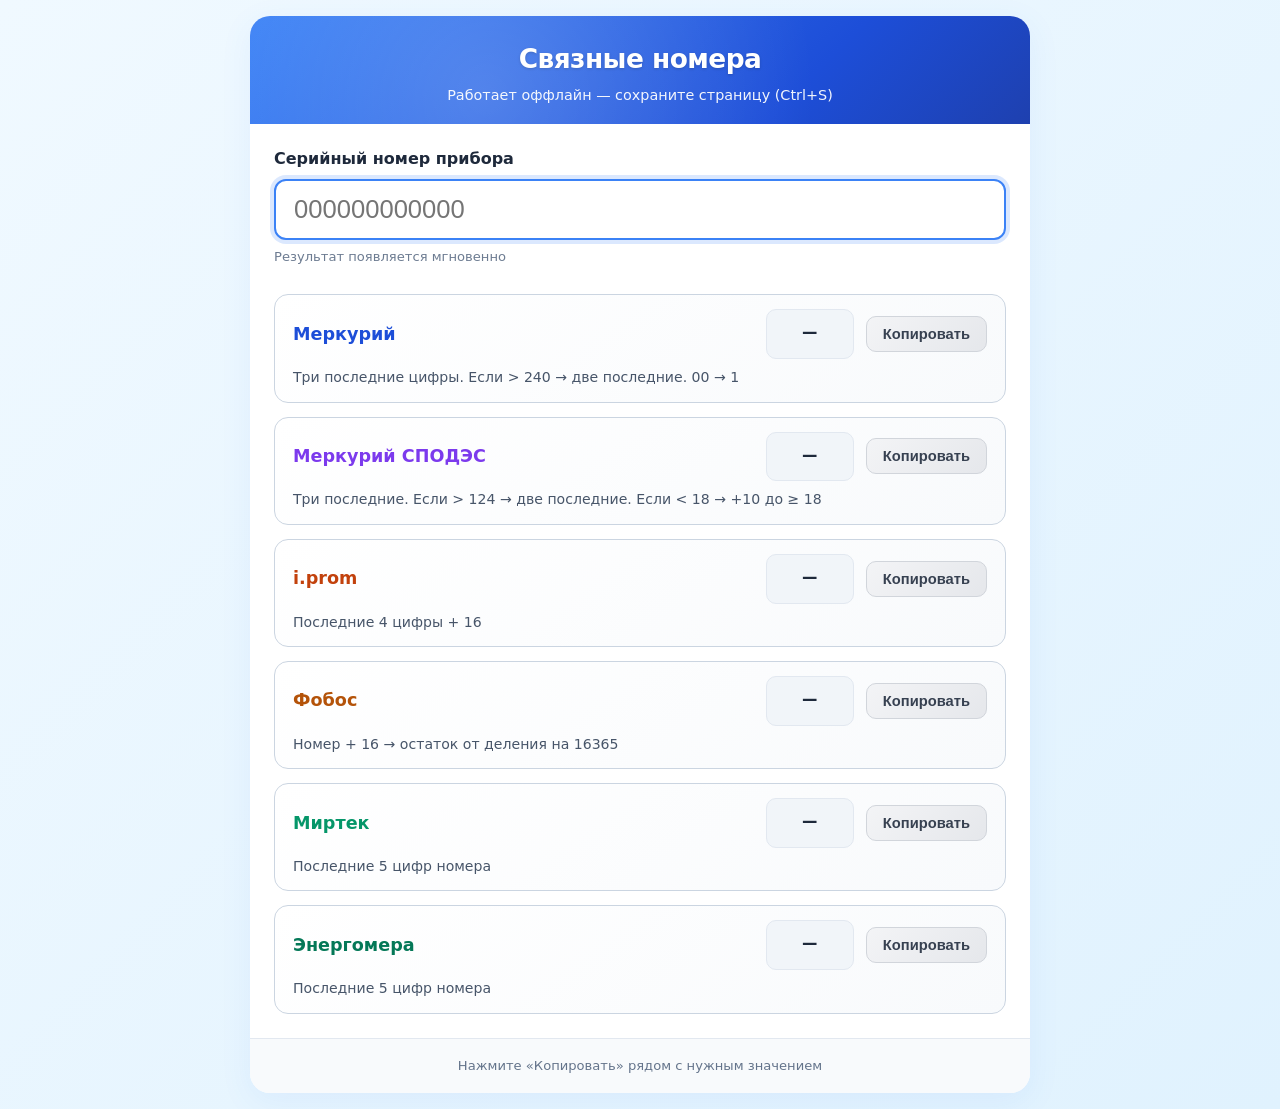
==== commit a6726b24: "Update index.html" ====
--- a/calc/index.html
+++ b/calc/index.html
@@ -7,103 +7,132 @@
     <link rel="icon" type="image/svg+xml" href="data:image/svg+xml,%3Csvg xmlns='http://www.w3.org/2000/svg' viewBox='0 0 100 100'%3E%3Crect width='100' height='100' rx='24' fill='%233b82f6'/%3E%3Ctext x='50' y='68' font-size='64' text-anchor='middle' fill='white'%3E🔢%3C/text%3E%3C/svg%3E">
     <style>
         :root {
-            --bg: #fafafa;
-            --card: #ffffff;
-            --text: #1f2937;
-            --text2: #4b5563;
-            --border: #e5e7eb;
-            --accent: #3b82f6;
-            --success: #10b981;
-        }
-
-        * {
-            box-sizing: border-box;
-            margin: 0;
-            padding: 0;
-        }
+            --bg-start:    #f0f9ff;
+            --bg-end:      #e0f2fe;
+            --card:        #ffffff;
+            --text:        #0f172a;
+            --text2:       #475569;
+            --border:      #cbd5e1;
+            --accent:      #3b82f6;
+            --accent-dark: #2563eb;
+            --success:     #10b981;
+            --error:       #ef4444;
+        }
+
+        * { box-sizing: border-box; margin: 0; padding: 0; }
 
         body {
             font-family: system-ui, -apple-system, sans-serif;
-            background: var(--bg);
+            background: linear-gradient(135deg, var(--bg-start) 0%, var(--bg-end) 100%);
             color: var(--text);
             min-height: 100vh;
             padding: 16px;
-            line-height: 1.4;
+            line-height: 1.42;
         }
 
         .container {
-            max-width: 760px;
+            max-width: 780px;
             margin: 0 auto;
             background: var(--card);
-            border-radius: 16px;
-            box-shadow: 0 4px 20px rgba(0,0,0,0.05);
+            border-radius: 20px;
+            box-shadow: 0 8px 32px rgba(59,130,246,0.08);
             overflow: hidden;
         }
 
         header {
-            padding: 20px 24px 16px;
+            padding: 24px 28px 18px;
+            background: linear-gradient(135deg, #3b82f6 0%, #1d4ed8 70%, #1e40af 100%);
+            color: white;
             text-align: center;
-            border-bottom: 1px solid var(--border);
+            position: relative;
+        }
+
+        header::after {
+            content: '';
+            position: absolute;
+            inset: 0;
+            background: radial-gradient(circle at 30% 70%, rgba(255,255,255,0.18) 0%, transparent 60%);
+            pointer-events: none;
         }
 
         h1 {
-            font-size: 1.5rem;
+            font-size: 1.65rem;
+            font-weight: 700;
+            letter-spacing: -0.02em;
+            text-shadow: 0 1px 3px rgba(0,0,0,0.2);
+        }
+
+        .hint {
+            margin-top: 8px;
+            font-size: 0.9rem;
+            opacity: 0.94;
+        }
+
+        main {
+            padding: 24px;
+        }
+
+        .input-group {
+            margin-bottom: 28px;
+        }
+
+        label {
+            font-size: 1rem;
             font-weight: 600;
-            letter-spacing: -0.02em;
-        }
-
-        .hint {
-            margin-top: 6px;
-            font-size: 0.875rem;
-            color: var(--text2);
-        }
-
-        main {
-            padding: 20px 24px;
-        }
-
-        .input-group {
-            margin-bottom: 24px;
-        }
-
-        label {
-            font-size: 0.95rem;
-            font-weight: 500;
             display: block;
             margin-bottom: 8px;
+            color: #1e293b;
         }
 
         input {
             width: 100%;
-            font-size: 1.5rem;
-            padding: 12px 16px;
-            border: 1px solid var(--border);
-            border-radius: 10px;
+            font-size: 1.6rem;
+            padding: 14px 18px;
+            border: 2px solid #d1d5db;
+            border-radius: 12px;
             font-variant-numeric: tabular-nums;
-            transition: border-color 0.15s;
+            transition: all 0.18s;
         }
 
         input:focus {
             border-color: var(--accent);
+            box-shadow: 0 0 0 4px rgba(59,130,246,0.18);
             outline: none;
-            box-shadow: 0 0 0 3px rgba(59,130,246,0.1);
         }
 
         input.error {
-            border-color: #ef4444;
+            border-color: var(--error);
+            box-shadow: 0 0 0 4px rgba(239,68,68,0.15);
         }
 
         .results {
             display: flex;
             flex-direction: column;
-            gap: 12px;
+            gap: 14px;
         }
 
         .card {
-            padding: 14px 16px;
+            padding: 14px 18px;           /* уменьшил сверху/снизу */
             border: 1px solid var(--border);
-            border-radius: 12px;
-            background: white;
+            border-radius: 14px;
+            background: linear-gradient(145deg, #ffffff 0%, #f8fafc 100%);
+            transition: all 0.2s;
+            position: relative;
+            overflow: hidden;
+        }
+
+        .card::before {
+            content: '';
+            position: absolute;
+            inset: 0;
+            background: linear-gradient(90deg, transparent, rgba(59,130,246,0.04), transparent);
+            opacity: 0;
+            transition: opacity 0.4s;
+        }
+
+        .card.copied::before {
+            opacity: 1;
+            background: linear-gradient(90deg, transparent, rgba(16,185,129,0.08), transparent);
         }
 
         .header-row {
@@ -112,75 +141,90 @@
             align-items: center;
             flex-wrap: wrap;
             gap: 12px;
-            margin-bottom: 8px;
+            margin: 0 0 8px 0;           /* убрал лишний нижний отступ */
         }
 
         .model {
-            font-size: 1.05rem;
-            font-weight: 600;
-        }
+            font-size: 1.1rem;
+            font-weight: 700;
+        }
+
+        .model.mercury       { color: #1d4ed8; }
+        .model.spodes        { color: #7c3aed; }
+        .model.iprom         { color: #c2410c; }
+        .model.fobos         { color: #b45309; }
+        .model.mirtek        { color: #059669; }
+        .model.energomera    { color: #047857; }
 
         .controls {
             display: flex;
             align-items: center;
-            gap: 10px;
+            gap: 12px;
             flex-wrap: wrap;
         }
 
         .value {
-            font-family: ui-monospace, 'SF Mono', monospace;
-            font-size: 1.35rem;
+            font-family: ui-monospace, monospace;
+            font-size: 1.4rem;
+            font-weight: 700;
+            min-width: 88px;
+            text-align: center;
+            background: #f1f5f9;
+            padding: 8px 14px;
+            border-radius: 10px;
+            border: 1px solid #e2e8f0;
+            color: #1e293b;
+        }
+
+        .btn-copy {
+            background: linear-gradient(135deg, #f3f4f6, #e5e7eb);
+            border: 1px solid #d1d5db;
+            border-radius: 10px;
+            padding: 9px 16px;
+            font-size: 0.92rem;
             font-weight: 600;
-            min-width: 80px;
+            cursor: pointer;
+            transition: all 0.16s;
+            white-space: nowrap;
+            color: #374151;
+        }
+
+        .btn-copy:hover {
+            background: linear-gradient(135deg, #e5e7eb, #d1d5db);
+            transform: translateY(-1px);
+            box-shadow: 0 2px 8px rgba(0,0,0,0.08);
+        }
+
+        .btn-copy.copied {
+            background: linear-gradient(135deg, var(--success), #059669);
+            color: white;
+            border-color: #059669;
+            box-shadow: 0 2px 10px rgba(16,185,129,0.3);
+        }
+
+        .rule {
+            font-size: 0.88rem;
+            color: var(--text2);
+            line-height: 1.45;
+            margin-top: 4px;              /* небольшой отступ сверху для воздуха */
+        }
+
+        footer {
+            padding: 18px 24px;
             text-align: center;
+            font-size: 0.82rem;
+            color: #64748b;
+            border-top: 1px solid #e2e8f0;
             background: #f8fafc;
-            padding: 6px 12px;
-            border-radius: 8px;
-            border: 1px solid #e5e7eb;
-        }
-
-        .btn-copy {
-            background: white;
-            border: 1px solid var(--border);
-            border-radius: 8px;
-            padding: 8px 14px;
-            font-size: 0.9rem;
-            font-weight: 500;
-            cursor: pointer;
-            transition: all 0.13s;
-            white-space: nowrap;
-        }
-
-        .btn-copy:hover {
-            background: #f3f4f6;
-        }
-
-        .btn-copy.copied {
-            background: var(--success);
-            color: white;
-            border-color: var(--success);
-        }
-
-        .rule {
-            font-size: 0.875rem;
-            color: var(--text2);
-        }
-
-        footer {
-            padding: 16px 24px;
-            text-align: center;
-            font-size: 0.8rem;
-            color: #9ca3af;
-            border-top: 1px solid var(--border);
         }
 
         @media (max-width: 480px) {
             body { padding: 12px; }
-            main { padding: 16px 20px; }
+            main { padding: 18px 20px; }
             .header-row { flex-direction: column; align-items: stretch; }
             .controls { width: 100%; justify-content: space-between; }
             .value, .btn-copy { flex: 1; text-align: center; }
-            input { font-size: 1.35rem; padding: 11px 14px; }
+            input { font-size: 1.4rem; padding: 12px 16px; }
         }
     </style>
 </head>
@@ -189,81 +233,83 @@
 <div class="container">
     <header>
         <h1>Связные номера</h1>
-        <div class="hint">Работает без интернета — сохраните страницу</div>
+        <div class="hint">Работает оффлайн — сохраните страницу (Ctrl+S)</div>
     </header>
 
     <main>
         <div class="input-group">
-            <label for="sn">Серийный номер</label>
+            <label for="sn">Серийный номер прибора</label>
             <input id="sn" type="text" inputmode="numeric" autofocus placeholder="000000000000">
-            <div class="hint" style="margin-top:6px; font-size:0.8rem;">Результат обновляется автоматически</div>
+            <div class="hint" style="margin-top:8px; font-size:0.82rem; color:#64748b;">
+                Результат появляется мгновенно
+            </div>
         </div>
 
         <div class="results" id="results">
             <div class="card">
                 <div class="header-row">
-                    <div class="model">Меркурий</div>
+                    <div class="model mercury">Меркурий</div>
                     <div class="controls">
                         <span class="value" id="mercury">—</span>
                         <button class="btn-copy" data-model="mercury">Копировать</button>
                     </div>
                 </div>
-                <div class="rule">Три последние цифры. Если > 239 — две последние. 00 → 1</div>
-            </div>
-
-            <div class="card">
-                <div class="header-row">
-                    <div class="model">Меркурий СПОДЭС</div>
+                <div class="rule">Три последние цифры. Если > 240 → две последние. 00 → 1</div>
+            </div>
+
+            <div class="card">
+                <div class="header-row">
+                    <div class="model spodes">Меркурий СПОДЭС</div>
                     <div class="controls">
                         <span class="value" id="mercury-spodes">—</span>
                         <button class="btn-copy" data-model="mercury-spodes">Копировать</button>
                     </div>
                 </div>
-                <div class="rule">Три последние цифры. Если > 124 — две последние. Если < 18 — +10 до ≥ 18</div>
-            </div>
-
-            <div class="card">
-                <div class="header-row">
-                    <div class="model">i.prom</div>
+                <div class="rule">Три последние. Если > 124 → две последние. Если < 18 → +10 до ≥ 18</div>
+            </div>
+
+            <div class="card">
+                <div class="header-row">
+                    <div class="model iprom">i.prom</div>
                     <div class="controls">
                         <span class="value" id="iprom">—</span>
                         <button class="btn-copy" data-model="iprom">Копировать</button>
                     </div>
                 </div>
-                <div class="rule">Последние 4 цифры номера + 16</div>
-            </div>
-
-            <div class="card">
-                <div class="header-row">
-                    <div class="model">Фобос</div>
+                <div class="rule">Последние 4 цифры + 16</div>
+            </div>
+
+            <div class="card">
+                <div class="header-row">
+                    <div class="model fobos">Фобос</div>
                     <div class="controls">
                         <span class="value" id="fobos">—</span>
                         <button class="btn-copy" data-model="fobos">Копировать</button>
                     </div>
                 </div>
-                <div class="rule">Серийный номер + 16, затем остаток от деления на 16365</div>
-            </div>
-
-            <div class="card">
-                <div class="header-row">
-                    <div class="model">Миртек</div>
+                <div class="rule">Номер + 16 → остаток от деления на 16365</div>
+            </div>
+
+            <div class="card">
+                <div class="header-row">
+                    <div class="model mirtek">Миртек</div>
                     <div class="controls">
                         <span class="value" id="mirtek">—</span>
                         <button class="btn-copy" data-model="mirtek">Копировать</button>
                     </div>
                 </div>
-                <div class="rule">Последние 5 цифр серийного номера</div>
-            </div>
-
-            <div class="card">
-                <div class="header-row">
-                    <div class="model">Энергомера</div>
+                <div class="rule">Последние 5 цифр номера</div>
+            </div>
+
+            <div class="card">
+                <div class="header-row">
+                    <div class="model energomera">Энергомера</div>
                     <div class="controls">
                         <span class="value" id="energomera">—</span>
                         <button class="btn-copy" data-model="energomera">Копировать</button>
                     </div>
                 </div>
-                <div class="rule">Последние 5 цифр серийного номера</div>
+                <div class="rule">Последние 5 цифр номера</div>
             </div>
         </div>
     </main>
@@ -274,6 +320,7 @@
 </div>
 
 <script>
+// скрипт без изменений (тот же, что в предыдущем сообщении)
 (function(){
     const input = document.getElementById('sn');
 
@@ -290,7 +337,7 @@
         if (!Number.isInteger(n) || n < 0) return null;
         let a = n % 1000;
         let b = n % 100;
-        return a > 239 ? norm(b) : norm(a);
+        return a > 240 ? norm(b) : norm(a);
     }
 
     function calcSpodes(n){
@@ -326,6 +373,7 @@
 
         if (!v) {
             document.querySelectorAll('.value').forEach(el=>el.textContent='—');
+            document.querySelectorAll('.card').forEach(c=>c.classList.remove('copied'));
             return;
         }
 
@@ -350,6 +398,9 @@
             b.classList.remove('copied');
             b.textContent = 'Копировать';
         });
+        setTimeout(() => {
+            document.querySelectorAll('.card').forEach(c=>c.classList.remove('copied'));
+        }, 2200);
     }
 
     document.querySelectorAll('.btn-copy').forEach(btn=>{
@@ -367,7 +418,7 @@
                 resetBtns();
                 btn.classList.add('copied');
                 btn.textContent = 'Скопировано ✓';
-                setTimeout(resetBtns, 2200);
+                btn.closest('.card').classList.add('copied');
             }).catch(()=>alert('Не удалось скопировать'));
         });
     });
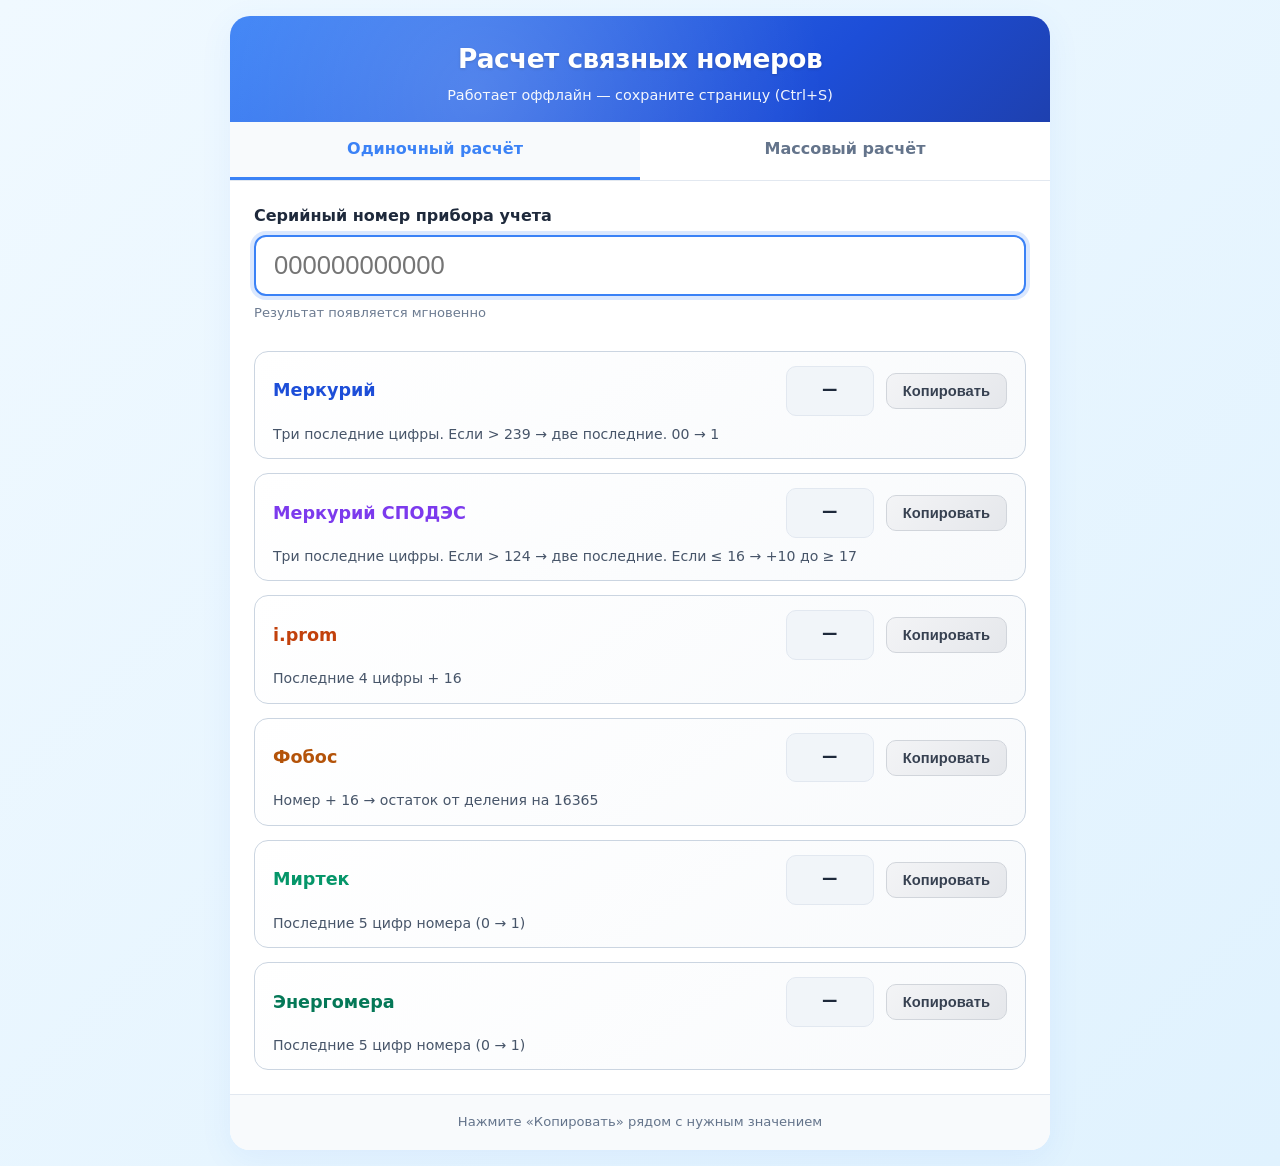
==== commit 4156f803: "Update index.html" ====
--- a/calc/index.html
+++ b/calc/index.html
@@ -3,24 +3,22 @@
 <head>
     <meta charset="UTF-8">
     <meta name="viewport" content="width=device-width, initial-scale=1.0">
-    <title>Связные номера</title>
+    <title>Расчет связных номеров</title>
     <link rel="icon" type="image/svg+xml" href="data:image/svg+xml,%3Csvg xmlns='http://www.w3.org/2000/svg' viewBox='0 0 100 100'%3E%3Crect width='100' height='100' rx='24' fill='%233b82f6'/%3E%3Ctext x='50' y='68' font-size='64' text-anchor='middle' fill='white'%3E🔢%3C/text%3E%3C/svg%3E">
     <style>
         :root {
-            --bg-start:    #f0f9ff;
-            --bg-end:      #e0f2fe;
-            --card:        #ffffff;
-            --text:        #0f172a;
-            --text2:       #475569;
-            --border:      #cbd5e1;
-            --accent:      #3b82f6;
-            --accent-dark: #2563eb;
-            --success:     #10b981;
-            --error:       #ef4444;
-        }
-
+            --bg-start: #f0f9ff;
+            --bg-end: #e0f2fe;
+            --card: #ffffff;
+            --text: #0f172a;
+            --text2: #475569;
+            --border: #cbd5e1;
+            --accent: #3b82f6;
+            --success: #10b981;
+            --error: #ef4444;
+            --warning: #f59e0b;
+        }
         * { box-sizing: border-box; margin: 0; padding: 0; }
-
         body {
             font-family: system-ui, -apple-system, sans-serif;
             background: linear-gradient(135deg, var(--bg-start) 0%, var(--bg-end) 100%);
@@ -29,24 +27,21 @@
             padding: 16px;
             line-height: 1.42;
         }
-
         .container {
-            max-width: 780px;
+            max-width: 820px;
             margin: 0 auto;
             background: var(--card);
             border-radius: 20px;
             box-shadow: 0 8px 32px rgba(59,130,246,0.08);
             overflow: hidden;
         }
-
         header {
-            padding: 24px 28px 18px;
+            padding: 24px 28px 16px;
             background: linear-gradient(135deg, #3b82f6 0%, #1d4ed8 70%, #1e40af 100%);
             color: white;
             text-align: center;
             position: relative;
         }
-
         header::after {
             content: '';
             position: absolute;
@@ -54,28 +49,49 @@
             background: radial-gradient(circle at 30% 70%, rgba(255,255,255,0.18) 0%, transparent 60%);
             pointer-events: none;
         }
-
         h1 {
             font-size: 1.65rem;
             font-weight: 700;
             letter-spacing: -0.02em;
             text-shadow: 0 1px 3px rgba(0,0,0,0.2);
         }
-
         .hint {
             margin-top: 8px;
             font-size: 0.9rem;
             opacity: 0.94;
         }
-
+        .tabs {
+            display: flex;
+            background: white;
+            border-bottom: 1px solid #e2e8f0;
+        }
+        .tab {
+            flex: 1;
+            padding: 16px;
+            text-align: center;
+            font-weight: 600;
+            color: #64748b;
+            cursor: pointer;
+            transition: all 0.15s;
+            border-bottom: 3px solid transparent;
+        }
+        .tab.active {
+            color: var(--accent);
+            border-bottom-color: var(--accent);
+            background: #f8fafc;
+        }
         main {
             padding: 24px;
         }
-
+        .mode {
+            display: none;
+        }
+        .mode.active {
+            display: block;
+        }
         .input-group {
             margin-bottom: 28px;
         }
-
         label {
             font-size: 1rem;
             font-weight: 600;
@@ -83,8 +99,7 @@
             margin-bottom: 8px;
             color: #1e293b;
         }
-
-        input {
+        input, select, textarea {
             width: 100%;
             font-size: 1.6rem;
             padding: 14px 18px;
@@ -93,34 +108,45 @@
             font-variant-numeric: tabular-nums;
             transition: all 0.18s;
         }
-
-        input:focus {
+        input:focus, select:focus, textarea:focus {
             border-color: var(--accent);
             box-shadow: 0 0 0 4px rgba(59,130,246,0.18);
             outline: none;
         }
-
         input.error {
             border-color: var(--error);
             box-shadow: 0 0 0 4px rgba(239,68,68,0.15);
         }
-
+        .alert {
+            padding: 12px 16px;
+            border-radius: 10px;
+            margin: 24px 0 16px 0;          /* ← увеличен отступ сверху */
+            font-size: 0.95rem;
+            line-height: 1.45;
+        }
+        .alert.error {
+            background: #fee2e2;
+            color: #991b1b;
+            border: 1px solid #fecaca;
+        }
+        .alert.warning {
+            background: #fffbeb;
+            color: #92400e;
+            border: 1px solid #fde68a;
+        }
         .results {
             display: flex;
             flex-direction: column;
             gap: 14px;
         }
-
         .card {
-            padding: 14px 18px;           /* уменьшил сверху/снизу */
+            padding: 14px 18px;
             border: 1px solid var(--border);
             border-radius: 14px;
             background: linear-gradient(145deg, #ffffff 0%, #f8fafc 100%);
-            transition: all 0.2s;
             position: relative;
             overflow: hidden;
         }
-
         .card::before {
             content: '';
             position: absolute;
@@ -129,40 +155,34 @@
             opacity: 0;
             transition: opacity 0.4s;
         }
-
         .card.copied::before {
             opacity: 1;
             background: linear-gradient(90deg, transparent, rgba(16,185,129,0.08), transparent);
         }
-
         .header-row {
             display: flex;
             justify-content: space-between;
             align-items: center;
             flex-wrap: wrap;
             gap: 12px;
-            margin: 0 0 8px 0;           /* убрал лишний нижний отступ */
-        }
-
+            margin: 0 0 8px 0;
+        }
         .model {
             font-size: 1.1rem;
             font-weight: 700;
         }
-
-        .model.mercury       { color: #1d4ed8; }
-        .model.spodes        { color: #7c3aed; }
-        .model.iprom         { color: #c2410c; }
-        .model.fobos         { color: #b45309; }
-        .model.mirtek        { color: #059669; }
-        .model.energomera    { color: #047857; }
-
+        .model.mercury    { color: #1d4ed8; }
+        .model.spodes     { color: #7c3aed; }
+        .model.iprom      { color: #c2410c; }
+        .model.fobos      { color: #b45309; }
+        .model.mirtek     { color: #059669; }
+        .model.energomera { color: #047857; }
         .controls {
             display: flex;
             align-items: center;
             gap: 12px;
             flex-wrap: wrap;
         }
-
         .value {
             font-family: ui-monospace, monospace;
             font-size: 1.4rem;
@@ -175,7 +195,6 @@
             border: 1px solid #e2e8f0;
             color: #1e293b;
         }
-
         .btn-copy {
             background: linear-gradient(135deg, #f3f4f6, #e5e7eb);
             border: 1px solid #d1d5db;
@@ -188,27 +207,114 @@
             white-space: nowrap;
             color: #374151;
         }
-
         .btn-copy:hover {
             background: linear-gradient(135deg, #e5e7eb, #d1d5db);
             transform: translateY(-1px);
             box-shadow: 0 2px 8px rgba(0,0,0,0.08);
         }
-
         .btn-copy.copied {
             background: linear-gradient(135deg, var(--success), #059669);
             color: white;
             border-color: #059669;
             box-shadow: 0 2px 10px rgba(16,185,129,0.3);
         }
-
         .rule {
             font-size: 0.88rem;
             color: var(--text2);
             line-height: 1.45;
-            margin-top: 4px;              /* небольшой отступ сверху для воздуха */
-        }
-
+            margin-top: 4px;
+        }
+        /* Массовый режим */
+        textarea {
+            min-height: 180px;
+            font-family: monospace;
+            resize: vertical;
+            line-height: 1.5;
+        }
+        .mass-controls {
+            display: flex;
+            gap: 12px;
+            margin-top: 12px;
+        }
+        .btn-mass {
+            flex: 1;
+            padding: 14px;
+            font-size: 1.05rem;
+            font-weight: 600;
+            border: none;
+            border-radius: 12px;
+            cursor: pointer;
+            transition: all 0.2s;
+        }
+        .btn-mass.calc {
+            background: linear-gradient(135deg, #3b82f6, #2563eb);
+            color: white;
+        }
+        .btn-mass.clear {
+            background: #f1f5f9;
+            color: #475569;
+        }
+        .mass-result {
+            margin-top: 20px;
+            background: #f8fafc;
+            border-radius: 12px;
+            padding: 16px;
+            border: 1px solid #e2e8f0;
+            max-height: 420px;
+            overflow-y: auto;
+            display: none;
+        }
+        .mass-result.show {
+            display: block;
+        }
+        .result-line {
+            display: flex;
+            align-items: center;
+            justify-content: space-between;
+            padding: 10px 12px;
+            background: white;
+            border-radius: 8px;
+            margin-bottom: 8px;
+            border: 1px solid #e2e8f0;
+            font-family: monospace;
+            font-size: 1.05rem;
+            transition: background-color 0.2s;
+        }
+        .result-line.dup-sn {
+            background: #fee2e2;
+            border-color: #fecaca;
+        }
+        .result-line.dup-linked {
+            background: #fef3c7;
+            border-color: #fde68a;
+        }
+        .result-line:last-child { margin-bottom: 0; }
+        .sn { color: #64748b; width: 140px; flex-shrink: 0; }
+        .arrow { color: #94a3b8; margin: 0 12px; flex-shrink: 0; }
+        .linked { font-weight: 700; color: #1e293b; min-width: 80px; flex-shrink: 0; }
+        .copy-line {
+            background: #f1f5f9;
+            border: none;
+            padding: 6px 12px;
+            border-radius: 6px;
+            font-size: 0.85rem;
+            cursor: pointer;
+            flex-shrink: 0;
+        }
+        .mass-footer {
+            margin-top: 16px;
+            text-align: center;
+        }
+        .btn-all {
+            padding: 12px 28px;
+            background: var(--success);
+            color: white;
+            border: none;
+            border-radius: 10px;
+            font-weight: 600;
+            cursor: pointer;
+            font-size: 1.05rem;
+        }
         footer {
             padding: 18px 24px;
             text-align: center;
@@ -217,99 +323,134 @@
             border-top: 1px solid #e2e8f0;
             background: #f8fafc;
         }
-
         @media (max-width: 480px) {
             body { padding: 12px; }
             main { padding: 18px 20px; }
-            .header-row { flex-direction: column; align-items: stretch; }
-            .controls { width: 100%; justify-content: space-between; }
-            .value, .btn-copy { flex: 1; text-align: center; }
-            input { font-size: 1.4rem; padding: 12px 16px; }
+            .tabs { flex-direction: column; }
+            .tab { padding: 14px; }
+            .mass-controls { flex-direction: column; }
+            .btn-mass { width: 100%; }
+            .result-line { flex-wrap: wrap; gap: 8px; padding: 12px; }
+            .sn { width: auto; }
         }
     </style>
 </head>
 <body>
-
 <div class="container">
     <header>
-        <h1>Связные номера</h1>
+        <h1>Расчет связных номеров</h1>
         <div class="hint">Работает оффлайн — сохраните страницу (Ctrl+S)</div>
     </header>
 
+    <div class="tabs">
+        <div class="tab active" data-mode="single">Одиночный расчёт</div>
+        <div class="tab" data-mode="mass">Массовый расчёт</div>
+    </div>
+
     <main>
-        <div class="input-group">
-            <label for="sn">Серийный номер прибора</label>
-            <input id="sn" type="text" inputmode="numeric" autofocus placeholder="000000000000">
-            <div class="hint" style="margin-top:8px; font-size:0.82rem; color:#64748b;">
-                Результат появляется мгновенно
+        <!-- ОДИНОЧНЫЙ РАСЧЁТ -->
+        <div class="mode active" id="mode-single">
+            <div class="input-group">
+                <label for="sn">Серийный номер прибора учета</label>
+                <input id="sn" type="text" inputmode="numeric" maxlength="14" autofocus placeholder="000000000000">
+                <div class="hint" style="margin-top:8px; font-size:0.82rem; color:#64748b;">
+                    Результат появляется мгновенно
+                </div>
+            </div>
+            <div class="results" id="results">
+                <div class="card">
+                    <div class="header-row">
+                        <div class="model mercury">Меркурий</div>
+                        <div class="controls">
+                            <span class="value" id="mercury">—</span>
+                            <button class="btn-copy" data-model="mercury">Копировать</button>
+                        </div>
+                    </div>
+                    <div class="rule">Три последние цифры. Если > 239 → две последние. 00 → 1</div>
+                </div>
+                <div class="card">
+                    <div class="header-row">
+                        <div class="model spodes">Меркурий СПОДЭС</div>
+                        <div class="controls">
+                            <span class="value" id="mercury-spodes">—</span>
+                            <button class="btn-copy" data-model="mercury-spodes">Копировать</button>
+                        </div>
+                    </div>
+                    <div class="rule">Три последние цифры. Если > 124 → две последние. Если ≤ 16 → +10 до ≥ 17</div>
+                </div>
+                <div class="card">
+                    <div class="header-row">
+                        <div class="model iprom">i.prom</div>
+                        <div class="controls">
+                            <span class="value" id="iprom">—</span>
+                            <button class="btn-copy" data-model="iprom">Копировать</button>
+                        </div>
+                    </div>
+                    <div class="rule">Последние 4 цифры + 16</div>
+                </div>
+                <div class="card">
+                    <div class="header-row">
+                        <div class="model fobos">Фобос</div>
+                        <div class="controls">
+                            <span class="value" id="fobos">—</span>
+                            <button class="btn-copy" data-model="fobos">Копировать</button>
+                        </div>
+                    </div>
+                    <div class="rule">Номер + 16 → остаток от деления на 16365</div>
+                </div>
+                <div class="card">
+                    <div class="header-row">
+                        <div class="model mirtek">Миртек</div>
+                        <div class="controls">
+                            <span class="value" id="mirtek">—</span>
+                            <button class="btn-copy" data-model="mirtek">Копировать</button>
+                        </div>
+                    </div>
+                    <div class="rule">Последние 5 цифр номера (0 → 1)</div>
+                </div>
+                <div class="card">
+                    <div class="header-row">
+                        <div class="model energomera">Энергомера</div>
+                        <div class="controls">
+                            <span class="value" id="energomera">—</span>
+                            <button class="btn-copy" data-model="energomera">Копировать</button>
+                        </div>
+                    </div>
+                    <div class="rule">Последние 5 цифр номера (0 → 1)</div>
+                </div>
             </div>
         </div>
 
-        <div class="results" id="results">
-            <div class="card">
-                <div class="header-row">
-                    <div class="model mercury">Меркурий</div>
-                    <div class="controls">
-                        <span class="value" id="mercury">—</span>
-                        <button class="btn-copy" data-model="mercury">Копировать</button>
-                    </div>
-                </div>
-                <div class="rule">Три последние цифры. Если > 240 → две последние. 00 → 1</div>
+        <!-- МАССОВЫЙ РАСЧЁТ -->
+        <div class="mode" id="mode-mass">
+            <div class="input-group">
+                <label for="model-select">Выберите модель</label>
+                <select id="model-select">
+                    <option value="mercury">Меркурий</option>
+                    <option value="mercury-spodes">Меркурий СПОДЭС</option>
+                    <option value="iprom">i.prom</option>
+                    <option value="fobos">Фобос</option>
+                    <option value="mirtek">Миртек</option>
+                    <option value="energomera">Энергомера</option>
+                </select>
             </div>
 
-            <div class="card">
-                <div class="header-row">
-                    <div class="model spodes">Меркурий СПОДЭС</div>
-                    <div class="controls">
-                        <span class="value" id="mercury-spodes">—</span>
-                        <button class="btn-copy" data-model="mercury-spodes">Копировать</button>
-                    </div>
-                </div>
-                <div class="rule">Три последние. Если > 124 → две последние. Если < 18 → +10 до ≥ 18</div>
+            <div class="input-group">
+                <label for="mass-input">Серийные номера (по одному в строке)</label>
+                <textarea id="mass-input" placeholder="000123456789&#10;987654321000&#10;..."></textarea>
             </div>
 
-            <div class="card">
-                <div class="header-row">
-                    <div class="model iprom">i.prom</div>
-                    <div class="controls">
-                        <span class="value" id="iprom">—</span>
-                        <button class="btn-copy" data-model="iprom">Копировать</button>
-                    </div>
-                </div>
-                <div class="rule">Последние 4 цифры + 16</div>
+            <div class="mass-controls">
+                <button class="btn-mass calc" id="btn-calc-mass">Рассчитать</button>
+                <button class="btn-mass clear" id="btn-clear-mass">Очистить</button>
             </div>
 
-            <div class="card">
-                <div class="header-row">
-                    <div class="model fobos">Фобос</div>
-                    <div class="controls">
-                        <span class="value" id="fobos">—</span>
-                        <button class="btn-copy" data-model="fobos">Копировать</button>
-                    </div>
-                </div>
-                <div class="rule">Номер + 16 → остаток от деления на 16365</div>
-            </div>
-
-            <div class="card">
-                <div class="header-row">
-                    <div class="model mirtek">Миртек</div>
-                    <div class="controls">
-                        <span class="value" id="mirtek">—</span>
-                        <button class="btn-copy" data-model="mirtek">Копировать</button>
-                    </div>
-                </div>
-                <div class="rule">Последние 5 цифр номера</div>
-            </div>
-
-            <div class="card">
-                <div class="header-row">
-                    <div class="model energomera">Энергомера</div>
-                    <div class="controls">
-                        <span class="value" id="energomera">—</span>
-                        <button class="btn-copy" data-model="energomera">Копировать</button>
-                    </div>
-                </div>
-                <div class="rule">Последние 5 цифр номера</div>
+            <div id="mass-alerts"></div>
+
+            <div class="mass-result" id="mass-result"></div>
+
+            <div class="mass-footer" id="mass-footer" style="display:none;">
+                <button class="btn-all" id="btn-copy-all">📋 Скопировать все результаты</button>
             </div>
         </div>
     </main>
@@ -320,111 +461,246 @@
 </div>
 
 <script>
-// скрипт без изменений (тот же, что в предыдущем сообщении)
-(function(){
-    const input = document.getElementById('sn');
-
-    function norm(v){ return v === 0 ? 1 : v; }
-
-    function add10Until18orMore(v){
-        if (v >= 18) return v;
-        while (v < 18) v += 10;
+(function () {
+    // Переключение вкладок
+    document.querySelectorAll('.tab').forEach(tab => {
+        tab.addEventListener('click', () => {
+            document.querySelectorAll('.tab').forEach(t => t.classList.remove('active'));
+            document.querySelectorAll('.mode').forEach(m => m.classList.remove('active'));
+            tab.classList.add('active');
+            document.getElementById(`mode-${tab.dataset.mode}`).classList.add('active');
+        });
+    });
+
+    // ──────────────────────────────────────────────
+    // Общие функции
+    // ──────────────────────────────────────────────
+    function norm(v) { return v === 0 ? 1 : v; }
+
+    function add10Until17orMore(v) {
+        while (v < 17) v += 10;
         return v;
     }
 
-    function calcMercury(n){
-        n = Number(n);
-        if (!Number.isInteger(n) || n < 0) return null;
-        let a = n % 1000;
-        let b = n % 100;
-        return a > 240 ? norm(b) : norm(a);
+    const calculators = {
+        mercury: n => {
+            const a = n % 1000;
+            const b = n % 100;
+            return norm(a > 239 ? b : a);
+        },
+        'mercury-spodes': n => {
+            const a = n % 1000;
+            const b = n % 100;
+            const base = a > 124 ? b : a;
+            return add10Until17orMore(base);
+        },
+        iprom: n => norm((n % 10000) + 16),
+        fobos: n => {
+            const res = (n + 16) % 16365;
+            return res === 0 ? 16365 : res;
+        },
+        mirtek: n => norm(n % 100000),
+        energomera: n => norm(n % 100000)
+    };
+
+    // ──────────────────────────────────────────────
+    // Одиночный режим
+    // ──────────────────────────────────────────────
+    const singleInput = document.getElementById('sn');
+
+    function updateSingle() {
+        const v = singleInput.value.trim();
+        singleInput.classList.remove('error');
+
+        if (!v) {
+            document.querySelectorAll('#mode-single .value').forEach(el => el.textContent = '—');
+            return;
+        }
+
+        if (!/^\d+$/.test(v)) {
+            singleInput.classList.add('error');
+            document.querySelectorAll('#mode-single .value').forEach(el => el.textContent = '❗');
+            return;
+        }
+
+        const num = parseInt(v, 10);
+        Object.keys(calculators).forEach(key => {
+            const res = calculators[key](num);
+            const el = document.getElementById(key);
+            if (el) el.textContent = res;
+        });
     }
 
-    function calcSpodes(n){
-        n = Number(n);
-        if (!Number.isInteger(n) || n < 0) return null;
-        let a = n % 1000;
-        let b = n % 100;
-        let base = a > 124 ? b : a;
-        return add10Until18orMore(base);
-    }
-
-    function last4Plus16(n){
-        n = Number(n);
-        if (!Number.isInteger(n) || n < 0) return null;
-        return (n % 10000) + 16;
-    }
-
-    function fobos(n){
-        n = Number(n);
-        if (!Number.isInteger(n) || n < 0) return null;
-        return (n + 16) % 16365;
-    }
-
-    function last5(n){
-        n = Number(n);
-        if (!Number.isInteger(n) || n < 0) return null;
-        return n % 100000;
-    }
-
-    function update(){
-        let v = input.value.trim();
-        input.classList.remove('error');
-
-        if (!v) {
-            document.querySelectorAll('.value').forEach(el=>el.textContent='—');
-            document.querySelectorAll('.card').forEach(c=>c.classList.remove('copied'));
-            return;
-        }
-
-        if (!/^\d+$/.test(v)) {
-            input.classList.add('error');
-            document.querySelectorAll('.value').forEach(el=>el.textContent='❗');
-            return;
-        }
-
-        let num = parseInt(v,10);
-
-        document.getElementById('mercury').textContent       = calcMercury(num)       ?? '—';
-        document.getElementById('mercury-spodes').textContent = calcSpodes(num)     ?? '—';
-        document.getElementById('iprom').textContent         = last4Plus16(num)     ?? '—';
-        document.getElementById('fobos').textContent         = fobos(num)           ?? '—';
-        document.getElementById('mirtek').textContent        = last5(num)           ?? '—';
-        document.getElementById('energomera').textContent    = last5(num)           ?? '—';
-    }
-
-    function resetBtns(){
-        document.querySelectorAll('.btn-copy').forEach(b=>{
+    function resetSingleCopyButtons() {
+        document.querySelectorAll('#mode-single .btn-copy').forEach(b => {
             b.classList.remove('copied');
             b.textContent = 'Копировать';
         });
-        setTimeout(() => {
-            document.querySelectorAll('.card').forEach(c=>c.classList.remove('copied'));
-        }, 2200);
+        document.querySelectorAll('#mode-single .card').forEach(c => c.classList.remove('copied'));
     }
 
-    document.querySelectorAll('.btn-copy').forEach(btn=>{
-        btn.addEventListener('click',()=>{
-            let model = btn.dataset.model;
-            let valEl = document.getElementById(model);
-            let text = valEl?.textContent?.trim();
-
-            if (!text || text==='—' || text==='❗') {
-                alert('Нет значения для копирования');
-                return;
-            }
-
-            navigator.clipboard.writeText(text).then(()=>{
-                resetBtns();
+    document.querySelectorAll('#mode-single .btn-copy').forEach(btn => {
+        btn.addEventListener('click', () => {
+            const model = btn.dataset.model;
+            const text = document.getElementById(model)?.textContent?.trim();
+            if (!text || text === '—' || text === '❗') return alert('Нет значения для копирования');
+
+            navigator.clipboard.writeText(text).then(() => {
+                resetSingleCopyButtons();
                 btn.classList.add('copied');
                 btn.textContent = 'Скопировано ✓';
                 btn.closest('.card').classList.add('copied');
-            }).catch(()=>alert('Не удалось скопировать'));
+                setTimeout(resetSingleCopyButtons, 2200);
+            }).catch(() => alert('Не удалось скопировать'));
         });
     });
 
-    input.addEventListener('input',()=>{ update(); resetBtns(); });
-    update();
+    singleInput.addEventListener('input', () => {
+        updateSingle();
+        resetSingleCopyButtons();
+    });
+
+    updateSingle();
+
+    // ──────────────────────────────────────────────
+    // Массовый режим
+    // ──────────────────────────────────────────────
+    const select = document.getElementById('model-select');
+    const textarea = document.getElementById('mass-input');
+    const btnCalc = document.getElementById('btn-calc-mass');
+    const btnClear = document.getElementById('btn-clear-mass');
+    const resultDiv = document.getElementById('mass-result');
+    const alertsDiv = document.getElementById('mass-alerts');
+    const footerDiv = document.getElementById('mass-footer');
+    const btnCopyAll = document.getElementById('btn-copy-all');
+
+    function showAlerts(dupSN, dupLinked) {
+        alertsDiv.innerHTML = '';
+        if (dupSN.length) {
+            const div = document.createElement('div');
+            div.className = 'alert error';
+            div.innerHTML = `<strong>Повторяющиеся серийные номера (${dupSN.length}):</strong><br>` +
+                            dupSN.map(([sn, cnt]) => `${sn} ×${cnt}`).join(', ');
+            alertsDiv.appendChild(div);
+        }
+        if (dupLinked.length) {
+            const div = document.createElement('div');
+            div.className = 'alert warning';
+            div.innerHTML = `<strong>Одинаковые связные номера (${dupLinked.length}):</strong><br>` +
+                            dupLinked.map(([ln, cnt, sns]) => `${ln} ×${cnt} (${sns.join(', ')})`).join('<br>');
+            alertsDiv.appendChild(div);
+        }
+    }
+
+    function calculateMass(modelKey, snList) {
+        const calc = calculators[modelKey];
+        if (!calc) return [];
+
+        return snList.map(sn => {
+            const trimmed = sn.trim();
+            const num = parseInt(trimmed, 10);
+            if (isNaN(num) || num < 0) return { sn: trimmed, linked: '❌' };
+            return { sn: trimmed, linked: String(calc(num)) };
+        });
+    }
+
+    function getDuplicates(results) {
+        const snCount = new Map();
+        results.forEach(r => snCount.set(r.sn, (snCount.get(r.sn) || 0) + 1));
+        const dupSN = Array.from(snCount.entries()).filter(([, c]) => c > 1);
+
+        const linkedMap = new Map();
+        results.forEach(r => {
+            if (r.linked !== '❌') {
+                if (!linkedMap.has(r.linked)) linkedMap.set(r.linked, []);
+                linkedMap.get(r.linked).push(r.sn);
+            }
+        });
+        const dupLinked = Array.from(linkedMap.entries())
+            .filter(([, sns]) => sns.length > 1)
+            .map(([ln, sns]) => [ln, sns.length, sns]);
+
+        return { dupSN: new Set(dupSN.map(([sn]) => sn)), dupLinked: new Set(dupLinked.map(([ln]) => ln)) };
+    }
+
+    function renderMassResults(items, dupSN, dupLinked) {
+        resultDiv.innerHTML = '';
+        if (!items.length) return;
+
+        items.forEach(item => {
+            const line = document.createElement('div');
+            line.className = 'result-line';
+
+            if (dupSN.has(item.sn)) {
+                line.classList.add('dup-sn');
+            } else if (dupLinked.has(item.linked)) {
+                line.classList.add('dup-linked');
+            }
+
+            line.innerHTML = `
+                <span class="sn">${item.sn}</span>
+                <span class="arrow">→</span>
+                <span class="linked">${item.linked}</span>
+                <button class="copy-line">копировать</button>
+            `;
+
+            line.querySelector('.copy-line').addEventListener('click', () => {
+                navigator.clipboard.writeText(item.linked).then(() => {
+                    const btn = line.querySelector('.copy-line');
+                    const orig = btn.textContent;
+                    btn.textContent = '✓';
+                    setTimeout(() => btn.textContent = orig, 1400);
+                });
+            });
+
+            resultDiv.appendChild(line);
+        });
+
+        resultDiv.classList.add('show');
+        footerDiv.style.display = 'block';
+    }
+
+    btnCalc.addEventListener('click', () => {
+        const modelKey = select.value;
+        if (!modelKey) return alert('Выберите модель');
+
+        const lines = textarea.value.split(/\n/).map(s => s.trim()).filter(Boolean);
+        if (!lines.length) return alert('Вставьте хотя бы один номер');
+
+        const results = calculateMass(modelKey, lines);
+        const { dupSN, dupLinked } = getDuplicates(results);
+
+        showAlerts(
+            Array.from(dupSN).map(sn => [sn, results.filter(r => r.sn === sn).length]),
+            Array.from(dupLinked).map(ln => [ln, results.filter(r => r.linked === ln).length, results.filter(r => r.linked === ln).map(r => r.sn)])
+        );
+
+        renderMassResults(results, dupSN, dupLinked);
+    });
+
+    btnClear.addEventListener('click', () => {
+        textarea.value = '';
+        resultDiv.innerHTML = '';
+        resultDiv.classList.remove('show');
+        footerDiv.style.display = 'none';
+        alertsDiv.innerHTML = '';
+    });
+
+    btnCopyAll.addEventListener('click', () => {
+        const lines = Array.from(resultDiv.querySelectorAll('.result-line'));
+        if (!lines.length) return;
+
+        const text = lines.map(line => {
+            const sn = line.querySelector('.sn').textContent;
+            const linked = line.querySelector('.linked').textContent;
+            return `${sn} → ${linked}`;
+        }).join('\n');
+
+        navigator.clipboard.writeText(text).then(() => {
+            btnCopyAll.textContent = '✅ Скопировано!';
+            setTimeout(() => btnCopyAll.textContent = '📋 Скопировать все результаты', 2200);
+        }).catch(() => alert('Не удалось скопировать'));
+    });
 })();
 </script>
 </body>
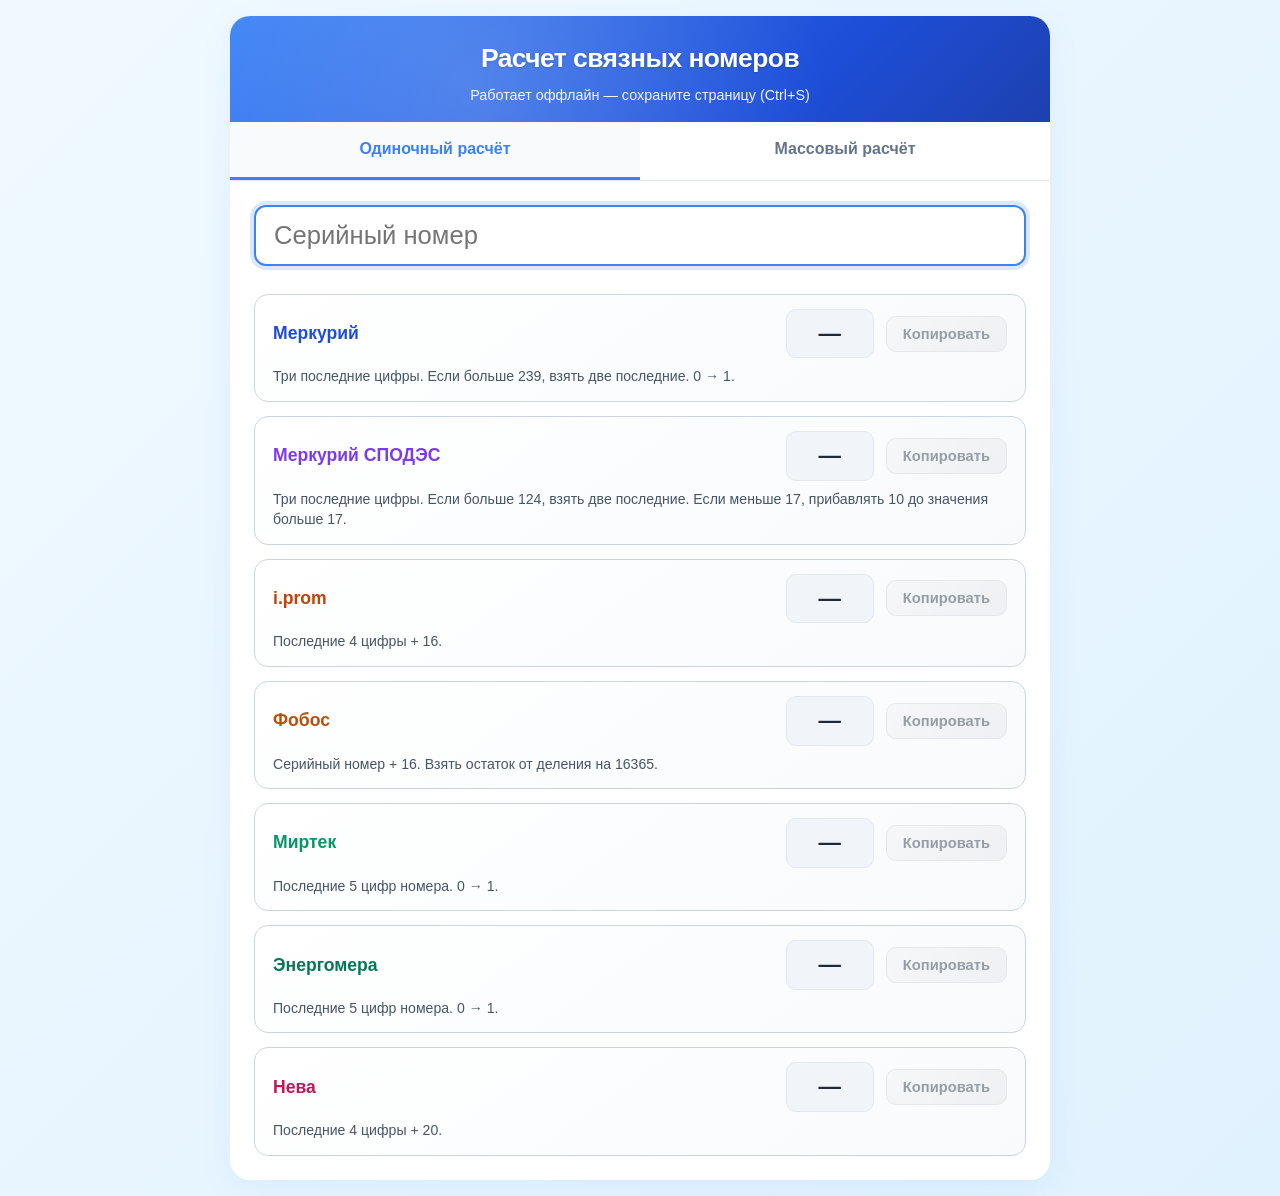
==== commit fa09e187: "Add files via upload" ====
--- a/calc/index.html
+++ b/calc/index.html
@@ -1,707 +1,1110 @@
-<!DOCTYPE html>
-<html lang="ru">
-<head>
-    <meta charset="UTF-8">
-    <meta name="viewport" content="width=device-width, initial-scale=1.0">
-    <title>Расчет связных номеров</title>
-    <link rel="icon" type="image/svg+xml" href="data:image/svg+xml,%3Csvg xmlns='http://www.w3.org/2000/svg' viewBox='0 0 100 100'%3E%3Crect width='100' height='100' rx='24' fill='%233b82f6'/%3E%3Ctext x='50' y='68' font-size='64' text-anchor='middle' fill='white'%3E🔢%3C/text%3E%3C/svg%3E">
-    <style>
-        :root {
-            --bg-start: #f0f9ff;
-            --bg-end: #e0f2fe;
-            --card: #ffffff;
-            --text: #0f172a;
-            --text2: #475569;
-            --border: #cbd5e1;
-            --accent: #3b82f6;
-            --success: #10b981;
-            --error: #ef4444;
-            --warning: #f59e0b;
-        }
-        * { box-sizing: border-box; margin: 0; padding: 0; }
-        body {
-            font-family: system-ui, -apple-system, sans-serif;
-            background: linear-gradient(135deg, var(--bg-start) 0%, var(--bg-end) 100%);
-            color: var(--text);
-            min-height: 100vh;
-            padding: 16px;
-            line-height: 1.42;
-        }
-        .container {
-            max-width: 820px;
-            margin: 0 auto;
-            background: var(--card);
-            border-radius: 20px;
-            box-shadow: 0 8px 32px rgba(59,130,246,0.08);
-            overflow: hidden;
-        }
-        header {
-            padding: 24px 28px 16px;
-            background: linear-gradient(135deg, #3b82f6 0%, #1d4ed8 70%, #1e40af 100%);
-            color: white;
-            text-align: center;
-            position: relative;
-        }
-        header::after {
-            content: '';
-            position: absolute;
-            inset: 0;
-            background: radial-gradient(circle at 30% 70%, rgba(255,255,255,0.18) 0%, transparent 60%);
-            pointer-events: none;
-        }
-        h1 {
-            font-size: 1.65rem;
-            font-weight: 700;
-            letter-spacing: -0.02em;
-            text-shadow: 0 1px 3px rgba(0,0,0,0.2);
-        }
-        .hint {
-            margin-top: 8px;
-            font-size: 0.9rem;
-            opacity: 0.94;
-        }
-        .tabs {
-            display: flex;
-            background: white;
-            border-bottom: 1px solid #e2e8f0;
-        }
-        .tab {
-            flex: 1;
-            padding: 16px;
-            text-align: center;
-            font-weight: 600;
-            color: #64748b;
-            cursor: pointer;
-            transition: all 0.15s;
-            border-bottom: 3px solid transparent;
-        }
-        .tab.active {
-            color: var(--accent);
-            border-bottom-color: var(--accent);
-            background: #f8fafc;
-        }
-        main {
-            padding: 24px;
-        }
-        .mode {
-            display: none;
-        }
-        .mode.active {
-            display: block;
-        }
-        .input-group {
-            margin-bottom: 28px;
-        }
-        label {
-            font-size: 1rem;
-            font-weight: 600;
-            display: block;
-            margin-bottom: 8px;
-            color: #1e293b;
-        }
-        input, select, textarea {
-            width: 100%;
-            font-size: 1.6rem;
-            padding: 14px 18px;
-            border: 2px solid #d1d5db;
-            border-radius: 12px;
-            font-variant-numeric: tabular-nums;
-            transition: all 0.18s;
-        }
-        input:focus, select:focus, textarea:focus {
-            border-color: var(--accent);
-            box-shadow: 0 0 0 4px rgba(59,130,246,0.18);
-            outline: none;
-        }
-        input.error {
-            border-color: var(--error);
-            box-shadow: 0 0 0 4px rgba(239,68,68,0.15);
-        }
+﻿<!DOCTYPE html>
+<html lang="ru">
+<head>
+    <meta charset="UTF-8">
+    <meta name="viewport" content="width=device-width, initial-scale=1.0">
+    <title>Расчет связных номеров</title>
+    <link rel="icon" type="image/svg+xml" href="data:image/svg+xml,%3Csvg xmlns='http://www.w3.org/2000/svg' viewBox='0 0 100 100'%3E%3Crect width='100' height='100' rx='24' fill='%233b82f6'/%3E%3Ctext x='50' y='68' font-size='64' text-anchor='middle' fill='white'%3E🔢%3C/text%3E%3C/svg%3E">
+    <style>
+        :root {
+            --bg-start: #f0f9ff;
+            --bg-end: #e0f2fe;
+            --card: #ffffff;
+            --text: #0f172a;
+            --text2: #475569;
+            --border: #cbd5e1;
+            --accent: #3b82f6;
+            --success: #10b981;
+            --error: #ef4444;
+            --warning: #f59e0b;
+            --font-ui: "Segoe UI", Tahoma, Geneva, Verdana, sans-serif;
+        }
+        * { box-sizing: border-box; margin: 0; padding: 0; }
+        body {
+            font-family: var(--font-ui);
+            background: linear-gradient(135deg, var(--bg-start) 0%, var(--bg-end) 100%);
+            color: var(--text);
+            min-height: 100vh;
+            padding: 16px;
+            line-height: 1.42;
+        }
+        .container {
+            max-width: 820px;
+            margin: 0 auto;
+            background: var(--card);
+            border-radius: 20px;
+            box-shadow: 0 8px 32px rgba(59,130,246,0.08);
+            overflow: hidden;
+        }
+        header {
+            padding: 24px 28px 16px;
+            background: linear-gradient(135deg, #3b82f6 0%, #1d4ed8 70%, #1e40af 100%);
+            color: white;
+            text-align: center;
+            position: relative;
+        }
+        header::after {
+            content: '';
+            position: absolute;
+            inset: 0;
+            background: radial-gradient(circle at 30% 70%, rgba(255,255,255,0.18) 0%, transparent 60%);
+            pointer-events: none;
+        }
+        h1 {
+            font-size: 1.65rem;
+            font-weight: 700;
+            letter-spacing: -0.02em;
+            text-shadow: 0 1px 3px rgba(0,0,0,0.2);
+        }
+        .hint {
+            margin-top: 8px;
+            font-size: 0.9rem;
+            opacity: 0.94;
+        }
+        .tabs {
+            display: flex;
+            background: white;
+            border-bottom: 1px solid #e2e8f0;
+        }
+        .tab {
+            flex: 1;
+            padding: 16px;
+            text-align: center;
+            font-weight: 600;
+            color: #64748b;
+            cursor: pointer;
+            transition: all 0.15s;
+            border-bottom: 3px solid transparent;
+        }
+        .tab.active {
+            color: var(--accent);
+            border-bottom-color: var(--accent);
+            background: #f8fafc;
+        }
+        main {
+            padding: 24px;
+        }
+        .mode {
+            display: none;
+        }
+        .mode.active {
+            display: block;
+        }
+        .input-group {
+            margin-bottom: 28px;
+        }
+        label {
+            font-size: 1rem;
+            font-weight: 600;
+            display: block;
+            margin-bottom: 8px;
+            color: #1e293b;
+        }
+        input, select, textarea {
+            width: 100%;
+            font-family: inherit;
+            font-size: 1.6rem;
+            padding: 14px 18px;
+            border: 2px solid #d1d5db;
+            border-radius: 12px;
+            font-variant-numeric: tabular-nums;
+            transition: all 0.18s;
+        }
+        input:focus, select:focus, textarea:focus {
+            border-color: var(--accent);
+            box-shadow: 0 0 0 4px rgba(59,130,246,0.18);
+            outline: none;
+        }
+        input.error {
+            border-color: var(--error);
+            box-shadow: 0 0 0 4px rgba(239,68,68,0.15);
+        }
         .alert {
             padding: 12px 16px;
             border-radius: 10px;
-            margin: 24px 0 16px 0;          /* ← увеличен отступ сверху */
+            margin: 24px 0 16px 0;
             font-size: 0.95rem;
             line-height: 1.45;
         }
-        .alert.error {
-            background: #fee2e2;
-            color: #991b1b;
-            border: 1px solid #fecaca;
-        }
-        .alert.warning {
-            background: #fffbeb;
-            color: #92400e;
-            border: 1px solid #fde68a;
-        }
-        .results {
-            display: flex;
-            flex-direction: column;
-            gap: 14px;
-        }
-        .card {
-            padding: 14px 18px;
-            border: 1px solid var(--border);
-            border-radius: 14px;
-            background: linear-gradient(145deg, #ffffff 0%, #f8fafc 100%);
-            position: relative;
-            overflow: hidden;
-        }
-        .card::before {
-            content: '';
-            position: absolute;
-            inset: 0;
-            background: linear-gradient(90deg, transparent, rgba(59,130,246,0.04), transparent);
-            opacity: 0;
-            transition: opacity 0.4s;
-        }
-        .card.copied::before {
-            opacity: 1;
-            background: linear-gradient(90deg, transparent, rgba(16,185,129,0.08), transparent);
-        }
-        .header-row {
-            display: flex;
-            justify-content: space-between;
-            align-items: center;
-            flex-wrap: wrap;
-            gap: 12px;
-            margin: 0 0 8px 0;
-        }
-        .model {
-            font-size: 1.1rem;
-            font-weight: 700;
-        }
-        .model.mercury    { color: #1d4ed8; }
-        .model.spodes     { color: #7c3aed; }
+        .alert.error {
+            background: #fee2e2;
+            color: #991b1b;
+            border: 1px solid #fecaca;
+        }
+        .alert.warning {
+            background: #fffbeb;
+            color: #92400e;
+            border: 1px solid #fde68a;
+        }
+        .results {
+            display: flex;
+            flex-direction: column;
+            gap: 14px;
+        }
+        .card {
+            padding: 14px 18px;
+            border: 1px solid var(--border);
+            border-radius: 14px;
+            background: linear-gradient(145deg, #ffffff 0%, #f8fafc 100%);
+            position: relative;
+            overflow: hidden;
+        }
+        .card::before {
+            content: '';
+            position: absolute;
+            inset: 0;
+            background: linear-gradient(90deg, transparent, rgba(59,130,246,0.04), transparent);
+            opacity: 0;
+            transition: opacity 0.4s;
+            pointer-events: none;
+        }
+        .card > * {
+            position: relative;
+            z-index: 1;
+        }
+        .card.copied::before {
+            opacity: 1;
+            background: linear-gradient(90deg, transparent, rgba(16,185,129,0.08), transparent);
+        }
+        .header-row {
+            display: flex;
+            justify-content: space-between;
+            align-items: center;
+            flex-wrap: wrap;
+            gap: 12px;
+            margin: 0 0 8px 0;
+        }
+        .model {
+            font-size: 1.1rem;
+            font-weight: 700;
+        }
+        .model.mercury    { color: #1d4ed8; }
+        .model.spodes     { color: #7c3aed; }
         .model.iprom      { color: #c2410c; }
         .model.fobos      { color: #b45309; }
         .model.mirtek     { color: #059669; }
         .model.energomera { color: #047857; }
+        .model.neva       { color: #be185d; }
         .controls {
             display: flex;
             align-items: center;
-            gap: 12px;
-            flex-wrap: wrap;
-        }
-        .value {
-            font-family: ui-monospace, monospace;
-            font-size: 1.4rem;
-            font-weight: 700;
-            min-width: 88px;
-            text-align: center;
-            background: #f1f5f9;
-            padding: 8px 14px;
-            border-radius: 10px;
-            border: 1px solid #e2e8f0;
-            color: #1e293b;
-        }
-        .btn-copy {
-            background: linear-gradient(135deg, #f3f4f6, #e5e7eb);
-            border: 1px solid #d1d5db;
-            border-radius: 10px;
-            padding: 9px 16px;
-            font-size: 0.92rem;
-            font-weight: 600;
-            cursor: pointer;
-            transition: all 0.16s;
-            white-space: nowrap;
-            color: #374151;
-        }
-        .btn-copy:hover {
-            background: linear-gradient(135deg, #e5e7eb, #d1d5db);
-            transform: translateY(-1px);
-            box-shadow: 0 2px 8px rgba(0,0,0,0.08);
-        }
+            gap: 12px;
+            flex-wrap: wrap;
+        }
+        .value {
+            font-family: inherit;
+            font-size: 1.4rem;
+            font-weight: 700;
+            min-width: 88px;
+            text-align: center;
+            background: #f1f5f9;
+            padding: 8px 14px;
+            border-radius: 10px;
+            border: 1px solid #e2e8f0;
+            color: #1e293b;
+            font-variant-numeric: tabular-nums;
+        }
+        .btn-copy {
+            font-family: inherit;
+            background: linear-gradient(135deg, #f3f4f6, #e5e7eb);
+            border: 1px solid #d1d5db;
+            border-radius: 10px;
+            padding: 9px 16px;
+            font-size: 0.92rem;
+            font-weight: 600;
+            cursor: pointer;
+            transition: all 0.16s;
+            white-space: nowrap;
+            color: #374151;
+        }
+        .btn-copy:hover {
+            background: linear-gradient(135deg, #e5e7eb, #d1d5db);
+            transform: translateY(-1px);
+            box-shadow: 0 2px 8px rgba(0,0,0,0.08);
+        }
         .btn-copy.copied {
             background: linear-gradient(135deg, var(--success), #059669);
             color: white;
             border-color: #059669;
             box-shadow: 0 2px 10px rgba(16,185,129,0.3);
         }
+        .btn-copy:disabled {
+            opacity: 0.5;
+            cursor: default;
+            transform: none;
+            box-shadow: none;
+        }
         .rule {
             font-size: 0.88rem;
             color: var(--text2);
             line-height: 1.45;
             margin-top: 4px;
-        }
-        /* Массовый режим */
-        textarea {
-            min-height: 180px;
-            font-family: monospace;
-            resize: vertical;
-            line-height: 1.5;
-        }
-        .mass-controls {
-            display: flex;
-            gap: 12px;
-            margin-top: 12px;
-        }
+        }
+        /* Массовый режим */
         .btn-mass {
+            font-family: inherit;
             flex: 1;
             padding: 14px;
-            font-size: 1.05rem;
-            font-weight: 600;
-            border: none;
-            border-radius: 12px;
-            cursor: pointer;
-            transition: all 0.2s;
-        }
-        .btn-mass.calc {
-            background: linear-gradient(135deg, #3b82f6, #2563eb);
-            color: white;
-        }
+            font-size: 1.05rem;
+            font-weight: 600;
+            border: none;
+            border-radius: 12px;
+            cursor: pointer;
+            transition: all 0.2s;
+        }
         .btn-mass.clear {
             background: #f1f5f9;
             color: #475569;
         }
-        .mass-result {
-            margin-top: 20px;
-            background: #f8fafc;
-            border-radius: 12px;
-            padding: 16px;
-            border: 1px solid #e2e8f0;
-            max-height: 420px;
-            overflow-y: auto;
-            display: none;
-        }
-        .mass-result.show {
-            display: block;
-        }
-        .result-line {
-            display: flex;
-            align-items: center;
-            justify-content: space-between;
-            padding: 10px 12px;
-            background: white;
-            border-radius: 8px;
-            margin-bottom: 8px;
-            border: 1px solid #e2e8f0;
-            font-family: monospace;
-            font-size: 1.05rem;
-            transition: background-color 0.2s;
-        }
-        .result-line.dup-sn {
-            background: #fee2e2;
-            border-color: #fecaca;
-        }
-        .result-line.dup-linked {
-            background: #fef3c7;
-            border-color: #fde68a;
-        }
-        .result-line:last-child { margin-bottom: 0; }
-        .sn { color: #64748b; width: 140px; flex-shrink: 0; }
-        .arrow { color: #94a3b8; margin: 0 12px; flex-shrink: 0; }
-        .linked { font-weight: 700; color: #1e293b; min-width: 80px; flex-shrink: 0; }
-        .copy-line {
-            background: #f1f5f9;
-            border: none;
-            padding: 6px 12px;
-            border-radius: 6px;
-            font-size: 0.85rem;
-            cursor: pointer;
-            flex-shrink: 0;
-        }
         .mass-footer {
             margin-top: 16px;
-            text-align: center;
+            display: grid;
+            grid-template-columns: repeat(3, minmax(0, 1fr));
+            align-items: stretch;
+            gap: 12px;
+            max-width: 780px;
+            margin-left: auto;
+            margin-right: auto;
         }
         .btn-all {
+            font-family: inherit;
             padding: 12px 28px;
             background: var(--success);
-            color: white;
-            border: none;
+            color: white;
+            border: none;
             border-radius: 10px;
             font-weight: 600;
             cursor: pointer;
             font-size: 1.05rem;
-        }
-        footer {
-            padding: 18px 24px;
+            min-height: 64px;
+        }
+        #btn-copy-all {
+            background: linear-gradient(135deg, #10b981, #059669);
+            color: white;
+        }
+        #btn-copy-linked {
+            background: linear-gradient(135deg, #3b82f6, #2563eb);
+            color: white;
+        }
+        #btn-clear-mass {
+            padding: 12px 28px;
+            background: linear-gradient(135deg, #ef4444, #dc2626);
+            color: white;
+            border: 1px solid #dc2626;
+            border-radius: 10px;
+            font-weight: 600;
+            min-height: 64px;
+        }
+        .mass-footer .btn-all,
+        .mass-footer .btn-mass {
+            width: 100%;
+            min-width: 0;
             text-align: center;
-            font-size: 0.82rem;
+            margin: 0;
+        }
+        .mass-grid-editor {
+            margin-top: 12px;
+            border: 1px solid #d1d5db;
+            border-radius: 12px;
+            overflow: hidden;
+            background: white;
+            --mass-grid-row-height: 42px;
+        }
+        .mass-grid-table {
+            width: 100%;
+            border-collapse: collapse;
+            table-layout: fixed;
+        }
+        .mass-grid-table colgroup col:nth-child(1) { width: 56%; }
+        .mass-grid-table colgroup col:nth-child(2) { width: 24%; }
+        .mass-grid-table colgroup col:nth-child(3) { width: 20%; }
+        .mass-grid-table thead {
+            background: #f8fafc;
+        }
+        .mass-grid-table th {
+            padding: 12px 14px;
+            font-size: 0.78rem;
+            font-weight: 700;
+            letter-spacing: 0.02em;
+            text-transform: uppercase;
             color: #64748b;
-            border-top: 1px solid #e2e8f0;
-            background: #f8fafc;
+            text-align: left;
+            border-bottom: 1px solid #e2e8f0;
+        }
+        .mass-grid-table th.sortable {
+            cursor: pointer;
+            user-select: none;
+        }
+        .mass-grid-table th.sortable:hover {
+            color: #334155;
+            background: #f1f5f9;
+        }
+        .mass-grid-table th.sortable.active {
+            color: #1d4ed8;
+        }
+        .mass-grid-sort {
+            margin-left: 6px;
+            font-size: 0.72rem;
+        }
+        .mass-grid-row td {
+            height: var(--mass-grid-row-height);
+            border-bottom: 1px solid #e2e8f0;
+            background: white;
+        }
+        .mass-grid-table tbody tr:last-child td {
+            border-bottom: none;
+        }
+        .mass-grid-row.invalid td {
+            background: #fee2e2;
+        }
+        .mass-grid-row.dup-sn td {
+            background: #fee2e2;
+        }
+        .mass-grid-row.dup-linked td {
+            background: #fef3c7;
+        }
+        .mass-grid-sn-cell {
+            padding: 0;
+        }
+        .mass-grid-sn-input {
+            width: 100%;
+            height: var(--mass-grid-row-height);
+            border: none;
+            border-radius: 0;
+            padding: 0 16px;
+            font-size: 1.05rem;
+            line-height: var(--mass-grid-row-height);
+            color: #1e293b;
+            background: transparent;
+        }
+        .mass-grid-sn-input:focus {
+            outline: none;
+            box-shadow: inset 0 0 0 2px rgba(59,130,246,0.18);
+        }
+        .mass-grid-linked-cell {
+            padding: 0 14px;
+            font-size: 1.05rem;
+            line-height: var(--mass-grid-row-height);
+            font-weight: 700;
+            color: #1e293b;
+            font-variant-numeric: tabular-nums;
+        }
+        .mass-grid-linked-cell.empty {
+            color: #94a3b8;
+            font-weight: 600;
+        }
+        .mass-grid-copy-cell {
+            padding: 0 10px;
+        }
+        .mass-grid-copy-btn {
+            width: 100%;
+            height: calc(var(--mass-grid-row-height) - 8px);
+            font-family: inherit;
+            background: #f1f5f9;
+            border: 1px solid #d1d5db;
+            border-radius: 8px;
+            padding: 0 12px;
+            font-size: 0.82rem;
+            font-weight: 600;
+            cursor: pointer;
+            color: #374151;
+            transition: all 0.16s;
+            white-space: nowrap;
+        }
+        .mass-grid-copy-btn:disabled {
+            opacity: 0.5;
+            cursor: default;
+        }
+        .mass-grid-copy-btn.copied {
+            background: linear-gradient(135deg, var(--success), #059669);
+            color: white;
+            border-color: #059669;
+        }
+        @media (max-width: 520px) {
+            body { padding: 12px; }
+            main { padding: 18px 16px; }
+            header { padding: 22px 18px 14px; }
+            h1 { font-size: 1.35rem; }
+            .hint { font-size: 0.82rem; }
+            .tab { padding: 14px 10px; font-size: 0.95rem; }
+            select, input, textarea { font-size: 1.05rem; padding: 12px 14px; }
+            .mass-footer {
+                grid-template-columns: 1fr;
+                max-width: none;
+                width: 100%;
+            }
+            .mass-footer .btn-all,
+            .mass-footer .btn-mass {
+                width: 100%;
+                min-width: 0;
+            }
+            .mass-grid-editor { overflow-x: auto; }
+            .mass-grid-table { min-width: 430px; }
+            .mass-grid-table colgroup col:nth-child(1) { width: 46%; }
+            .mass-grid-table colgroup col:nth-child(2) { width: 18%; }
+            .mass-grid-table colgroup col:nth-child(3) { width: 36%; }
+            .mass-grid-table th { padding: 10px 10px; font-size: 0.72rem; }
+            .mass-grid-sort { margin-left: 4px; font-size: 0.66rem; }
+            .mass-grid-sn-input { padding: 0 10px; font-size: 0.98rem; }
+            .mass-grid-linked-cell { padding: 0 10px; font-size: 0.98rem; }
+            .mass-grid-copy-cell { padding: 0 6px; }
+            .mass-grid-copy-btn { padding: 0 10px; font-size: 0.8rem; }
         }
         @media (max-width: 480px) {
-            body { padding: 12px; }
-            main { padding: 18px 20px; }
-            .tabs { flex-direction: column; }
-            .tab { padding: 14px; }
-            .mass-controls { flex-direction: column; }
-            .btn-mass { width: 100%; }
-            .result-line { flex-wrap: wrap; gap: 8px; padding: 12px; }
-            .sn { width: auto; }
-        }
-    </style>
-</head>
-<body>
-<div class="container">
-    <header>
-        <h1>Расчет связных номеров</h1>
-        <div class="hint">Работает оффлайн — сохраните страницу (Ctrl+S)</div>
-    </header>
-
-    <div class="tabs">
-        <div class="tab active" data-mode="single">Одиночный расчёт</div>
-        <div class="tab" data-mode="mass">Массовый расчёт</div>
-    </div>
-
-    <main>
-        <!-- ОДИНОЧНЫЙ РАСЧЁТ -->
-        <div class="mode active" id="mode-single">
-            <div class="input-group">
-                <label for="sn">Серийный номер прибора учета</label>
-                <input id="sn" type="text" inputmode="numeric" maxlength="14" autofocus placeholder="000000000000">
-                <div class="hint" style="margin-top:8px; font-size:0.82rem; color:#64748b;">
-                    Результат появляется мгновенно
-                </div>
-            </div>
-            <div class="results" id="results">
-                <div class="card">
-                    <div class="header-row">
-                        <div class="model mercury">Меркурий</div>
-                        <div class="controls">
-                            <span class="value" id="mercury">—</span>
-                            <button class="btn-copy" data-model="mercury">Копировать</button>
-                        </div>
-                    </div>
-                    <div class="rule">Три последние цифры. Если > 239 → две последние. 00 → 1</div>
-                </div>
-                <div class="card">
-                    <div class="header-row">
-                        <div class="model spodes">Меркурий СПОДЭС</div>
-                        <div class="controls">
-                            <span class="value" id="mercury-spodes">—</span>
-                            <button class="btn-copy" data-model="mercury-spodes">Копировать</button>
-                        </div>
-                    </div>
-                    <div class="rule">Три последние цифры. Если > 124 → две последние. Если ≤ 16 → +10 до ≥ 17</div>
-                </div>
-                <div class="card">
-                    <div class="header-row">
-                        <div class="model iprom">i.prom</div>
-                        <div class="controls">
-                            <span class="value" id="iprom">—</span>
-                            <button class="btn-copy" data-model="iprom">Копировать</button>
-                        </div>
-                    </div>
-                    <div class="rule">Последние 4 цифры + 16</div>
-                </div>
-                <div class="card">
-                    <div class="header-row">
-                        <div class="model fobos">Фобос</div>
-                        <div class="controls">
-                            <span class="value" id="fobos">—</span>
-                            <button class="btn-copy" data-model="fobos">Копировать</button>
-                        </div>
-                    </div>
-                    <div class="rule">Номер + 16 → остаток от деления на 16365</div>
-                </div>
-                <div class="card">
-                    <div class="header-row">
-                        <div class="model mirtek">Миртек</div>
-                        <div class="controls">
-                            <span class="value" id="mirtek">—</span>
-                            <button class="btn-copy" data-model="mirtek">Копировать</button>
-                        </div>
-                    </div>
-                    <div class="rule">Последние 5 цифр номера (0 → 1)</div>
-                </div>
-                <div class="card">
-                    <div class="header-row">
-                        <div class="model energomera">Энергомера</div>
-                        <div class="controls">
-                            <span class="value" id="energomera">—</span>
-                            <button class="btn-copy" data-model="energomera">Копировать</button>
-                        </div>
-                    </div>
-                    <div class="rule">Последние 5 цифр номера (0 → 1)</div>
-                </div>
-            </div>
-        </div>
-
-        <!-- МАССОВЫЙ РАСЧЁТ -->
-        <div class="mode" id="mode-mass">
-            <div class="input-group">
-                <label for="model-select">Выберите модель</label>
-                <select id="model-select">
-                    <option value="mercury">Меркурий</option>
-                    <option value="mercury-spodes">Меркурий СПОДЭС</option>
-                    <option value="iprom">i.prom</option>
-                    <option value="fobos">Фобос</option>
-                    <option value="mirtek">Миртек</option>
-                    <option value="energomera">Энергомера</option>
-                </select>
-            </div>
-
-            <div class="input-group">
-                <label for="mass-input">Серийные номера (по одному в строке)</label>
-                <textarea id="mass-input" placeholder="000123456789&#10;987654321000&#10;..."></textarea>
-            </div>
-
-            <div class="mass-controls">
-                <button class="btn-mass calc" id="btn-calc-mass">Рассчитать</button>
-                <button class="btn-mass clear" id="btn-clear-mass">Очистить</button>
-            </div>
-
-            <div id="mass-alerts"></div>
-
-            <div class="mass-result" id="mass-result"></div>
-
-            <div class="mass-footer" id="mass-footer" style="display:none;">
-                <button class="btn-all" id="btn-copy-all">📋 Скопировать все результаты</button>
-            </div>
-        </div>
-    </main>
-
-    <footer>
-        Нажмите «Копировать» рядом с нужным значением
-    </footer>
-</div>
-
-<script>
-(function () {
-    // Переключение вкладок
-    document.querySelectorAll('.tab').forEach(tab => {
-        tab.addEventListener('click', () => {
-            document.querySelectorAll('.tab').forEach(t => t.classList.remove('active'));
-            document.querySelectorAll('.mode').forEach(m => m.classList.remove('active'));
-            tab.classList.add('active');
-            document.getElementById(`mode-${tab.dataset.mode}`).classList.add('active');
+            .container { border-radius: 16px; }
+            .tabs { display: flex; }
+            .tab { padding: 12px 8px; font-size: 0.9rem; }
+            .mass-grid-table { min-width: 400px; }
+            .mass-grid-table colgroup col:nth-child(1) { width: 44%; }
+            .mass-grid-table colgroup col:nth-child(2) { width: 17%; }
+            .mass-grid-table colgroup col:nth-child(3) { width: 39%; }
+            .mass-grid-table th { padding: 9px 8px; font-size: 0.69rem; }
+            .mass-grid-sn-input { font-size: 0.94rem; }
+            .mass-grid-linked-cell { font-size: 0.94rem; }
+            .mass-grid-copy-btn { font-size: 0.78rem; }
+        }
+    </style>
+</head>
+<body>
+<div class="container">
+    <header>
+        <h1>Расчет связных номеров</h1>
+        <div class="hint">Работает оффлайн — сохраните страницу (Ctrl+S)</div>
+    </header>
+
+    <div class="tabs">
+        <div class="tab active" data-mode="single">Одиночный расчёт</div>
+        <div class="tab" data-mode="mass">Массовый расчёт</div>
+    </div>
+
+    <main>
+        <!-- ОДИНОЧНЫЙ РАСЧЁТ -->
+        <div class="mode active" id="mode-single">
+            <div class="input-group">
+                <input id="sn" type="text" inputmode="numeric" maxlength="32" autofocus placeholder="Серийный номер">
+            </div>
+            <div class="results" id="results">
+                <div class="card">
+                    <div class="header-row">
+                        <div class="model mercury">Меркурий</div>
+                        <div class="controls">
+                            <span class="value" id="mercury">—</span>
+                            <button class="btn-copy" data-model="mercury">Копировать</button>
+                        </div>
+                    </div>
+                    <div class="rule">Три последние цифры. Если больше 239, взять две последние. 0 → 1.</div>
+                </div>
+                <div class="card">
+                    <div class="header-row">
+                        <div class="model spodes">Меркурий СПОДЭС</div>
+                        <div class="controls">
+                            <span class="value" id="mercury-spodes">—</span>
+                            <button class="btn-copy" data-model="mercury-spodes">Копировать</button>
+                        </div>
+                    </div>
+                    <div class="rule">Три последние цифры. Если больше 124, взять две последние. Если меньше 17, прибавлять 10 до значения больше 17.</div>
+                </div>
+                <div class="card">
+                    <div class="header-row">
+                        <div class="model iprom">i.prom</div>
+                        <div class="controls">
+                            <span class="value" id="iprom">—</span>
+                            <button class="btn-copy" data-model="iprom">Копировать</button>
+                        </div>
+                    </div>
+                    <div class="rule">Последние 4 цифры + 16.</div>
+                </div>
+                <div class="card">
+                    <div class="header-row">
+                        <div class="model fobos">Фобос</div>
+                        <div class="controls">
+                            <span class="value" id="fobos">—</span>
+                            <button class="btn-copy" data-model="fobos">Копировать</button>
+                        </div>
+                    </div>
+                    <div class="rule">Серийный номер + 16. Взять остаток от деления на 16365.</div>
+                </div>
+                <div class="card">
+                    <div class="header-row">
+                        <div class="model mirtek">Миртек</div>
+                        <div class="controls">
+                            <span class="value" id="mirtek">—</span>
+                            <button class="btn-copy" data-model="mirtek">Копировать</button>
+                        </div>
+                    </div>
+                    <div class="rule">Последние 5 цифр номера. 0 → 1.</div>
+                </div>
+                <div class="card">
+                    <div class="header-row">
+                        <div class="model energomera">Энергомера</div>
+                        <div class="controls">
+                            <span class="value" id="energomera">—</span>
+                            <button class="btn-copy" data-model="energomera">Копировать</button>
+                        </div>
+                    </div>
+                    <div class="rule">Последние 5 цифр номера. 0 → 1.</div>
+                </div>
+                <div class="card">
+                    <div class="header-row">
+                        <div class="model neva">Нева</div>
+                        <div class="controls">
+                            <span class="value" id="neva">—</span>
+                            <button class="btn-copy" data-model="neva">Копировать</button>
+                        </div>
+                    </div>
+                    <div class="rule">Последние 4 цифры + 20.</div>
+                </div>
+            </div>
+        </div>
+
+        <!-- МАССОВЫЙ РАСЧЁТ -->
+        <div class="mode" id="mode-mass">
+            <div class="input-group">
+                <label for="model-select">Выберите модель</label>
+                <select id="model-select">
+                    <option value="mercury">Меркурий</option>
+                    <option value="mercury-spodes">Меркурий СПОДЭС</option>
+                    <option value="iprom">i.prom</option>
+                    <option value="fobos">Фобос</option>
+                    <option value="mirtek">Миртек</option>
+                    <option value="energomera">Энергомера</option>
+                    <option value="neva">Нева</option>
+                </select>
+            </div>
+
+            <div class="input-group">
+                <textarea id="mass-input" placeholder="000123456789&#10;987654321000&#10;..."></textarea>
+            </div>
+
+            <div class="mass-controls">
+                <button class="btn-mass calc" id="btn-calc-mass">Рассчитать</button>
+                <button class="btn-mass clear" id="btn-clear-mass" style="display:none;">Очистить</button>
+            </div>
+
+            <div id="mass-alerts"></div>
+
+            <div class="mass-result" id="mass-result"></div>
+
+            <div class="mass-footer" id="mass-footer" style="display:none;">
+                <button class="btn-all" id="btn-copy-all">Скопировать все результаты</button>
+            </div>
+        </div>
+    </main>
+</div>
+
+<script>
+(function () {
+    document.querySelectorAll('.tab').forEach(tab => {
+        tab.addEventListener('click', () => {
+            document.querySelectorAll('.tab').forEach(item => item.classList.remove('active'));
+            document.querySelectorAll('.mode').forEach(item => item.classList.remove('active'));
+            tab.classList.add('active');
+            document.getElementById(`mode-${tab.dataset.mode}`).classList.add('active');
+        });
+    });
+
+    function norm(v) {
+        return v === 0n ? 1n : v;
+    }
+
+    function add10Until17orMore(v) {
+        while (v < 17n) v += 10n;
+        return v;
+    }
+
+    function copyText(text) {
+        if (navigator.clipboard && window.isSecureContext) {
+            return navigator.clipboard.writeText(text);
+        }
+
+        return new Promise((resolve, reject) => {
+            const ta = document.createElement('textarea');
+            ta.value = text;
+            ta.setAttribute('readonly', '');
+            ta.style.position = 'fixed';
+            ta.style.top = '-9999px';
+            ta.style.left = '-9999px';
+            document.body.appendChild(ta);
+            ta.focus();
+            ta.select();
+
+            try {
+                const ok = document.execCommand('copy');
+                document.body.removeChild(ta);
+                if (ok) resolve();
+                else reject(new Error('copy failed'));
+            } catch (error) {
+                document.body.removeChild(ta);
+                reject(error);
+            }
+        });
+    }
+
+    const calculators = {
+        mercury: n => {
+            const a = n % 1000n;
+            const b = n % 100n;
+            return norm(a > 239n ? b : a);
+        },
+        'mercury-spodes': n => {
+            const a = n % 1000n;
+            const b = n % 100n;
+            const base = a > 124n ? b : a;
+            return add10Until17orMore(base);
+        },
+        iprom: n => norm((n % 10000n) + 16n),
+        fobos: n => {
+            const res = (n + 16n) % 16365n;
+            return res === 0n ? 16365n : res;
+        },
+        mirtek: n => norm(n % 100000n),
+        energomera: n => norm(n % 100000n),
+        neva: n => norm((n % 10000n) + 20n)
+    };
+
+    const singleInput = document.getElementById('sn');
+
+    function updateSingle() {
+        const value = singleInput.value.trim();
+        singleInput.classList.remove('error');
+
+        if (!value) {
+            document.querySelectorAll('#mode-single .value').forEach(el => {
+                el.textContent = '—';
+            });
+            setSingleCopyAvailability();
+            return;
+        }
+
+        if (!/^\d+$/.test(value)) {
+            singleInput.classList.add('error');
+            document.querySelectorAll('#mode-single .value').forEach(el => {
+                el.textContent = '❗';
+            });
+            setSingleCopyAvailability();
+            return;
+        }
+
+        const num = BigInt(value);
+        Object.keys(calculators).forEach(key => {
+            const result = calculators[key](num);
+            const el = document.getElementById(key);
+            if (el) el.textContent = String(result);
         });
-    });
-
-    // ──────────────────────────────────────────────
-    // Общие функции
-    // ──────────────────────────────────────────────
-    function norm(v) { return v === 0 ? 1 : v; }
-
-    function add10Until17orMore(v) {
-        while (v < 17) v += 10;
-        return v;
+        setSingleCopyAvailability();
     }
 
-    const calculators = {
-        mercury: n => {
-            const a = n % 1000;
-            const b = n % 100;
-            return norm(a > 239 ? b : a);
-        },
-        'mercury-spodes': n => {
-            const a = n % 1000;
-            const b = n % 100;
-            const base = a > 124 ? b : a;
-            return add10Until17orMore(base);
-        },
-        iprom: n => norm((n % 10000) + 16),
-        fobos: n => {
-            const res = (n + 16) % 16365;
-            return res === 0 ? 16365 : res;
-        },
-        mirtek: n => norm(n % 100000),
-        energomera: n => norm(n % 100000)
-    };
-
-    // ──────────────────────────────────────────────
-    // Одиночный режим
-    // ──────────────────────────────────────────────
-    const singleInput = document.getElementById('sn');
-
-    function updateSingle() {
-        const v = singleInput.value.trim();
-        singleInput.classList.remove('error');
-
-        if (!v) {
-            document.querySelectorAll('#mode-single .value').forEach(el => el.textContent = '—');
-            return;
-        }
-
-        if (!/^\d+$/.test(v)) {
-            singleInput.classList.add('error');
-            document.querySelectorAll('#mode-single .value').forEach(el => el.textContent = '❗');
-            return;
-        }
-
-        const num = parseInt(v, 10);
-        Object.keys(calculators).forEach(key => {
-            const res = calculators[key](num);
-            const el = document.getElementById(key);
-            if (el) el.textContent = res;
+    function resetSingleCopyButtons() {
+        document.querySelectorAll('#mode-single .btn-copy').forEach(button => {
+            button.classList.remove('copied');
+            button.textContent = 'Копировать';
+        });
+        document.querySelectorAll('#mode-single .card').forEach(card => {
+            card.classList.remove('copied');
         });
     }
 
-    function resetSingleCopyButtons() {
-        document.querySelectorAll('#mode-single .btn-copy').forEach(b => {
-            b.classList.remove('copied');
-            b.textContent = 'Копировать';
-        });
-        document.querySelectorAll('#mode-single .card').forEach(c => c.classList.remove('copied'));
-    }
-
-    document.querySelectorAll('#mode-single .btn-copy').forEach(btn => {
-        btn.addEventListener('click', () => {
-            const model = btn.dataset.model;
+    function setSingleCopyAvailability() {
+        document.querySelectorAll('#mode-single .btn-copy').forEach(button => {
+            const model = button.dataset.model;
             const text = document.getElementById(model)?.textContent?.trim();
-            if (!text || text === '—' || text === '❗') return alert('Нет значения для копирования');
-
-            navigator.clipboard.writeText(text).then(() => {
-                resetSingleCopyButtons();
-                btn.classList.add('copied');
-                btn.textContent = 'Скопировано ✓';
-                btn.closest('.card').classList.add('copied');
-                setTimeout(resetSingleCopyButtons, 2200);
-            }).catch(() => alert('Не удалось скопировать'));
-        });
-    });
-
-    singleInput.addEventListener('input', () => {
-        updateSingle();
-        resetSingleCopyButtons();
-    });
-
-    updateSingle();
-
-    // ──────────────────────────────────────────────
-    // Массовый режим
-    // ──────────────────────────────────────────────
-    const select = document.getElementById('model-select');
-    const textarea = document.getElementById('mass-input');
-    const btnCalc = document.getElementById('btn-calc-mass');
-    const btnClear = document.getElementById('btn-clear-mass');
-    const resultDiv = document.getElementById('mass-result');
-    const alertsDiv = document.getElementById('mass-alerts');
-    const footerDiv = document.getElementById('mass-footer');
-    const btnCopyAll = document.getElementById('btn-copy-all');
-
-    function showAlerts(dupSN, dupLinked) {
-        alertsDiv.innerHTML = '';
-        if (dupSN.length) {
-            const div = document.createElement('div');
-            div.className = 'alert error';
-            div.innerHTML = `<strong>Повторяющиеся серийные номера (${dupSN.length}):</strong><br>` +
-                            dupSN.map(([sn, cnt]) => `${sn} ×${cnt}`).join(', ');
-            alertsDiv.appendChild(div);
-        }
-        if (dupLinked.length) {
-            const div = document.createElement('div');
-            div.className = 'alert warning';
-            div.innerHTML = `<strong>Одинаковые связные номера (${dupLinked.length}):</strong><br>` +
-                            dupLinked.map(([ln, cnt, sns]) => `${ln} ×${cnt} (${sns.join(', ')})`).join('<br>');
-            alertsDiv.appendChild(div);
-        }
-    }
-
-    function calculateMass(modelKey, snList) {
-        const calc = calculators[modelKey];
-        if (!calc) return [];
-
-        return snList.map(sn => {
-            const trimmed = sn.trim();
-            const num = parseInt(trimmed, 10);
-            if (isNaN(num) || num < 0) return { sn: trimmed, linked: '❌' };
-            return { sn: trimmed, linked: String(calc(num)) };
+            button.disabled = !text || text === '—' || text === '❗';
         });
     }
-
-    function getDuplicates(results) {
-        const snCount = new Map();
-        results.forEach(r => snCount.set(r.sn, (snCount.get(r.sn) || 0) + 1));
-        const dupSN = Array.from(snCount.entries()).filter(([, c]) => c > 1);
-
-        const linkedMap = new Map();
-        results.forEach(r => {
-            if (r.linked !== '❌') {
-                if (!linkedMap.has(r.linked)) linkedMap.set(r.linked, []);
-                linkedMap.get(r.linked).push(r.sn);
+
+    document.querySelectorAll('#mode-single .btn-copy').forEach(button => {
+        button.addEventListener('click', () => {
+            const model = button.dataset.model;
+            const text = document.getElementById(model)?.textContent?.trim();
+
+            if (!text || text === '—' || text === '❗') return;
+
+            copyText(text).then(() => {
+                resetSingleCopyButtons();
+                button.classList.add('copied');
+                button.textContent = 'Скопировано ✓';
+                button.closest('.card').classList.add('copied');
+                setTimeout(resetSingleCopyButtons, 2200);
+            }).catch(() => alert('Не удалось скопировать'));
+        });
+    });
+
+    singleInput.addEventListener('input', () => {
+        updateSingle();
+        resetSingleCopyButtons();
+    });
+
+    updateSingle();
+
+    (function initMassMode() {
+        const inputGroup = document.querySelector('#mode-mass .input-group:nth-of-type(2)');
+        const alerts = document.getElementById('mass-alerts');
+        const footer = document.getElementById('mass-footer');
+
+        if (!inputGroup || !alerts || !footer) return;
+
+        function replaceControl(id) {
+            const oldNode = document.getElementById(id);
+            const newNode = oldNode.cloneNode(true);
+            oldNode.parentNode.replaceChild(newNode, oldNode);
+            return newNode;
+        }
+
+        const modelSelect = replaceControl('model-select');
+        const clearButton = replaceControl('btn-clear-mass');
+        const copyAllButton = replaceControl('btn-copy-all');
+        document.getElementById('btn-calc-mass')?.remove();
+        document.querySelector('#mode-mass .mass-controls')?.remove();
+        document.getElementById('mass-result')?.remove();
+        clearButton.style.display = 'none';
+        copyAllButton.textContent = 'Скопировать все';
+
+        const copyLinkedButton = copyAllButton.cloneNode(true);
+        copyLinkedButton.id = 'btn-copy-linked';
+        copyLinkedButton.textContent = 'Скопировать связные номера';
+        copyAllButton.parentNode.appendChild(copyLinkedButton);
+        copyAllButton.parentNode.appendChild(clearButton);
+
+        inputGroup.querySelector('#mass-input')?.remove();
+
+        const editor = document.createElement('div');
+        editor.className = 'mass-grid-editor';
+        editor.innerHTML = `
+            <table class="mass-grid-table">
+                <colgroup>
+                    <col>
+                    <col>
+                    <col>
+                </colgroup>
+                <thead>
+                    <tr>
+                        <th class="sortable" data-sort-column="sn">Серийный номер<span class="mass-grid-sort">↕</span></th>
+                        <th class="sortable" data-sort-column="linked" colspan="2">Связной номер<span class="mass-grid-sort">↕</span></th>
+                    </tr>
+                </thead>
+                <tbody id="mass-grid-body"></tbody>
+            </table>
+        `;
+        inputGroup.appendChild(editor);
+
+        const body = editor.querySelector('#mass-grid-body');
+        const sortableHeaders = Array.from(editor.querySelectorAll('[data-sort-column]'));
+        let rows = [''];
+        let sortColumn = null;
+        let sortDirection = 0;
+
+        function ensureTrailingEmptyRow() {
+            if (!rows.length || rows[rows.length - 1] !== '') {
+                rows.push('');
             }
+            while (rows.length > 2 && rows[rows.length - 1] === '' && rows[rows.length - 2] === '') {
+                rows.pop();
+            }
+        }
+
+        function cleanupRows() {
+            rows = rows.filter((row, index) => row !== '' || index === rows.length - 1);
+            if (!rows.length) rows = [''];
+        }
+
+        function computeRow(sn) {
+            const value = sn.trim();
+            if (!value) return { sn, linked: '', invalid: false };
+            if (!/^\d+$/.test(value)) return { sn, linked: 'Ошибка', invalid: true };
+
+            const calculator = calculators[modelSelect.value];
+            if (!calculator) return { sn, linked: '', invalid: false };
+
+            return { sn, linked: String(calculator(BigInt(value))), invalid: false };
+        }
+
+        function getDuplicateSets(dataRows) {
+            const snCounts = new Map();
+            const linkedCounts = new Map();
+
+            dataRows.forEach(row => {
+                const sn = row.sn.trim();
+                if (sn) snCounts.set(sn, (snCounts.get(sn) || 0) + 1);
+                if (row.linked && !row.invalid) {
+                    linkedCounts.set(row.linked, (linkedCounts.get(row.linked) || 0) + 1);
+                }
+            });
+
+            return {
+                dupSN: new Set(Array.from(snCounts.entries()).filter(([, count]) => count > 1).map(([sn]) => sn)),
+                dupLinked: new Set(Array.from(linkedCounts.entries()).filter(([, count]) => count > 1).map(([linked]) => linked))
+            };
+        }
+
+        function compareNumericStrings(a, b) {
+            const left = (a || '').trim();
+            const right = (b || '').trim();
+            if (!left && !right) return 0;
+            if (!left) return 1;
+            if (!right) return -1;
+
+            const leftValid = /^\d+$/.test(left);
+            const rightValid = /^\d+$/.test(right);
+            if (leftValid && rightValid) {
+                if (left.length !== right.length) return left.length - right.length;
+                return left.localeCompare(right, 'ru');
+            }
+            return left.localeCompare(right, 'ru');
+        }
+
+        function getSortedRows(dataRows) {
+            const indexedRows = dataRows.map((row, index) => ({ ...row, sourceIndex: index }));
+            if (!sortColumn || sortDirection === 0) return indexedRows;
+
+            return indexedRows.slice().sort((a, b) => {
+                const aEmpty = a.sn === '';
+                const bEmpty = b.sn === '';
+                if (aEmpty && bEmpty) return a.sourceIndex - b.sourceIndex;
+                if (aEmpty) return 1;
+                if (bEmpty) return -1;
+
+                const result = sortColumn === 'sn'
+                    ? compareNumericStrings(a.sn, b.sn)
+                    : compareNumericStrings(a.linked, b.linked);
+
+                if (result !== 0) return result * sortDirection;
+                return a.sourceIndex - b.sourceIndex;
+            });
+        }
+
+        function updateSortHeaders() {
+            sortableHeaders.forEach(header => {
+                const isActive = header.dataset.sortColumn === sortColumn && sortDirection !== 0;
+                header.classList.toggle('active', isActive);
+                const indicator = header.querySelector('.mass-grid-sort');
+                if (!indicator) return;
+                if (!isActive) indicator.textContent = '↕';
+                else indicator.textContent = sortDirection === 1 ? '↑' : '↓';
+            });
+        }
+
+        function getDisplayedPopulatedRows() {
+            const dataRows = rows.map(computeRow);
+            return getSortedRows(dataRows).filter(row => row.sn.trim() !== '' && row.linked && !row.invalid);
+        }
+
+        function renderAlerts(dataRows, dupSN, dupLinked) {
+            alerts.innerHTML = '';
+
+            const dupSNList = Array.from(dupSN).map(sn => [sn, dataRows.filter(row => row.sn.trim() === sn).length]);
+            const dupLinkedList = Array.from(dupLinked).map(linked => [
+                linked,
+                dataRows.filter(row => row.linked === linked).length,
+                dataRows.filter(row => row.linked === linked).map(row => row.sn.trim())
+            ]);
+
+            if (dupSNList.length) {
+                const div = document.createElement('div');
+                div.className = 'alert error';
+                div.innerHTML = `<strong>Повторяющиеся серийные номера (${dupSNList.length}):</strong><br>` +
+                    dupSNList.map(([sn, count]) => `${sn} ×${count}`).join(', ');
+                alerts.appendChild(div);
+            }
+
+            if (dupLinkedList.length) {
+                const div = document.createElement('div');
+                div.className = 'alert warning';
+                div.innerHTML = `<strong>Одинаковые связные номера (${dupLinkedList.length}):</strong><br>` +
+                    dupLinkedList.map(([linked, count, sns]) => `${linked} ×${count} (${sns.join(', ')})`).join('<br>');
+                alerts.appendChild(div);
+            }
+        }
+
+        function renderTable(focusIndex = null, focusPos = null) {
+            cleanupRows();
+            ensureTrailingEmptyRow();
+
+            const dataRows = rows.map(computeRow);
+            const populatedRows = dataRows.filter(row => row.sn.trim() !== '');
+            const { dupSN, dupLinked } = getDuplicateSets(populatedRows);
+            const displayRows = getSortedRows(dataRows);
+
+            body.innerHTML = '';
+
+            displayRows.forEach(row => {
+                const index = row.sourceIndex;
+                const tr = document.createElement('tr');
+                tr.className = 'mass-grid-row';
+
+                const normalizedSN = row.sn.trim();
+                if (row.invalid) tr.classList.add('invalid');
+                else if (normalizedSN && dupSN.has(normalizedSN)) tr.classList.add('dup-sn');
+                else if (row.linked && dupLinked.has(row.linked)) tr.classList.add('dup-linked');
+
+                const safeValue = row.sn.replace(/&/g, '&amp;').replace(/"/g, '&quot;');
+                tr.innerHTML = `
+                    <td class="mass-grid-sn-cell">
+                        <input class="mass-grid-sn-input" data-index="${index}" type="text" inputmode="numeric" value="${safeValue}" placeholder="${index === 0 ? 'Серийный номер' : ''}">
+                    </td>
+                    <td class="mass-grid-linked-cell${row.linked ? '' : ' empty'}">${row.linked || '—'}</td>
+                    <td class="mass-grid-copy-cell">
+                        <button class="mass-grid-copy-btn"${!row.linked || row.invalid ? ' disabled' : ''}>Копировать</button>
+                    </td>
+                `;
+
+                const input = tr.querySelector('.mass-grid-sn-input');
+                const copyBtn = tr.querySelector('.mass-grid-copy-btn');
+
+                input.addEventListener('input', () => {
+                    rows[index] = input.value;
+                    if (input.value === '' && index !== rows.length - 1) {
+                        rows.splice(index, 1);
+                        renderTable(Math.min(index, rows.length - 1), 0);
+                        return;
+                    }
+                    renderTable(index, input.selectionStart);
+                });
+
+                input.addEventListener('keydown', event => {
+                    if (event.key === 'ArrowUp' || event.key === 'ArrowDown') {
+                        const direction = event.key === 'ArrowUp' ? -1 : 1;
+                        const targetIndex = index + direction;
+                        if (targetIndex >= 0 && targetIndex < rows.length) {
+                            event.preventDefault();
+                            const targetPos = input.selectionStart ?? input.value.length;
+                            renderTable(targetIndex, targetPos);
+                        }
+                        return;
+                    }
+
+                    if (event.key === 'Enter') {
+                        event.preventDefault();
+                        const start = input.selectionStart ?? input.value.length;
+                        const end = input.selectionEnd ?? input.value.length;
+                        const before = input.value.slice(0, start);
+                        const after = input.value.slice(end);
+                        rows[index] = before;
+                        rows.splice(index + 1, 0, after);
+                        renderTable(index + 1, 0);
+                        return;
+                    }
+
+                    if (event.key === 'Backspace' && (input.selectionStart ?? 0) === 0 && (input.selectionEnd ?? 0) === 0 && index > 0 && input.value === '') {
+                        event.preventDefault();
+                        rows.splice(index, 1);
+                        const prevValue = rows[index - 1] || '';
+                        renderTable(index - 1, prevValue.length);
+                    }
+                });
+
+                input.addEventListener('paste', event => {
+                    const pasted = event.clipboardData?.getData('text') || '';
+                    if (!pasted.includes('\n')) return;
+
+                    event.preventDefault();
+                    const values = pasted.replace(/\r/g, '').split('\n');
+                    const current = input.value;
+                    const start = input.selectionStart ?? current.length;
+                    const end = input.selectionEnd ?? current.length;
+                    const first = current.slice(0, start) + values[0];
+                    const last = values[values.length - 1] + current.slice(end);
+                    const middle = values.slice(1, -1);
+                    const inserted = [first, ...middle, last];
+
+                    rows.splice(index, 1, ...inserted);
+                    renderTable(index + inserted.length - 1, inserted[inserted.length - 1].length);
+                });
+
+                copyBtn.addEventListener('click', () => {
+                    if (!row.linked || row.invalid) return;
+
+                    copyText(row.linked).then(() => {
+                        copyBtn.classList.add('copied');
+                        copyBtn.textContent = 'Скопировано';
+                        setTimeout(() => {
+                            copyBtn.classList.remove('copied');
+                            copyBtn.textContent = 'Копировать';
+                        }, 1400);
+                    }).catch(() => alert('Не удалось скопировать'));
+                });
+
+                body.appendChild(tr);
+            });
+
+            renderAlerts(populatedRows, dupSN, dupLinked);
+            updateSortHeaders();
+            footer.style.display = populatedRows.length ? 'grid' : 'none';
+            clearButton.style.display = populatedRows.length ? '' : 'none';
+
+            if (focusIndex !== null) {
+                const nextInput = body.querySelector(`.mass-grid-sn-input[data-index="${focusIndex}"]`);
+                if (nextInput) {
+                    nextInput.focus();
+                    if (typeof focusPos === 'number') {
+                        const pos = Math.min(focusPos, nextInput.value.length);
+                        nextInput.setSelectionRange(pos, pos);
+                    }
+                }
+            }
+        }
+
+        clearButton.addEventListener('click', () => {
+            rows = [''];
+            alerts.innerHTML = '';
+            renderTable(0, 0);
+        });
+
+        modelSelect.addEventListener('change', () => {
+            const active = document.activeElement;
+            const index = active?.dataset?.index ? Number(active.dataset.index) : null;
+            const pos = typeof active?.selectionStart === 'number' ? active.selectionStart : null;
+            renderTable(index, pos);
         });
-        const dupLinked = Array.from(linkedMap.entries())
-            .filter(([, sns]) => sns.length > 1)
-            .map(([ln, sns]) => [ln, sns.length, sns]);
-
-        return { dupSN: new Set(dupSN.map(([sn]) => sn)), dupLinked: new Set(dupLinked.map(([ln]) => ln)) };
-    }
-
-    function renderMassResults(items, dupSN, dupLinked) {
-        resultDiv.innerHTML = '';
-        if (!items.length) return;
-
-        items.forEach(item => {
-            const line = document.createElement('div');
-            line.className = 'result-line';
-
-            if (dupSN.has(item.sn)) {
-                line.classList.add('dup-sn');
-            } else if (dupLinked.has(item.linked)) {
-                line.classList.add('dup-linked');
-            }
-
-            line.innerHTML = `
-                <span class="sn">${item.sn}</span>
-                <span class="arrow">→</span>
-                <span class="linked">${item.linked}</span>
-                <button class="copy-line">копировать</button>
-            `;
-
-            line.querySelector('.copy-line').addEventListener('click', () => {
-                navigator.clipboard.writeText(item.linked).then(() => {
-                    const btn = line.querySelector('.copy-line');
-                    const orig = btn.textContent;
-                    btn.textContent = '✓';
-                    setTimeout(() => btn.textContent = orig, 1400);
-                });
+
+        sortableHeaders.forEach(header => {
+            header.addEventListener('click', () => {
+                const column = header.dataset.sortColumn;
+                if (sortColumn !== column) {
+                    sortColumn = column;
+                    sortDirection = 1;
+                } else if (sortDirection === 1) {
+                    sortDirection = -1;
+                } else if (sortDirection === -1) {
+                    sortColumn = null;
+                    sortDirection = 0;
+                } else {
+                    sortDirection = 1;
+                }
+
+                renderTable();
             });
-
-            resultDiv.appendChild(line);
         });
-
-        resultDiv.classList.add('show');
-        footerDiv.style.display = 'block';
-    }
-
-    btnCalc.addEventListener('click', () => {
-        const modelKey = select.value;
-        if (!modelKey) return alert('Выберите модель');
-
-        const lines = textarea.value.split(/\n/).map(s => s.trim()).filter(Boolean);
-        if (!lines.length) return alert('Вставьте хотя бы один номер');
-
-        const results = calculateMass(modelKey, lines);
-        const { dupSN, dupLinked } = getDuplicates(results);
-
-        showAlerts(
-            Array.from(dupSN).map(sn => [sn, results.filter(r => r.sn === sn).length]),
-            Array.from(dupLinked).map(ln => [ln, results.filter(r => r.linked === ln).length, results.filter(r => r.linked === ln).map(r => r.sn)])
-        );
-
-        renderMassResults(results, dupSN, dupLinked);
-    });
-
-    btnClear.addEventListener('click', () => {
-        textarea.value = '';
-        resultDiv.innerHTML = '';
-        resultDiv.classList.remove('show');
-        footerDiv.style.display = 'none';
-        alertsDiv.innerHTML = '';
-    });
-
-    btnCopyAll.addEventListener('click', () => {
-        const lines = Array.from(resultDiv.querySelectorAll('.result-line'));
-        if (!lines.length) return;
-
-        const text = lines.map(line => {
-            const sn = line.querySelector('.sn').textContent;
-            const linked = line.querySelector('.linked').textContent;
-            return `${sn} → ${linked}`;
-        }).join('\n');
-
-        navigator.clipboard.writeText(text).then(() => {
-            btnCopyAll.textContent = '✅ Скопировано!';
-            setTimeout(() => btnCopyAll.textContent = '📋 Скопировать все результаты', 2200);
-        }).catch(() => alert('Не удалось скопировать'));
-    });
+
+        copyAllButton.addEventListener('click', () => {
+            const populatedRows = getDisplayedPopulatedRows();
+            if (!populatedRows.length) return;
+
+            const text = populatedRows.map(row => `${row.sn.trim()}\t${row.linked}`).join('\n');
+            copyText(text).then(() => {
+                copyAllButton.textContent = 'Скопировано!';
+                setTimeout(() => {
+                    copyAllButton.textContent = 'Скопировать все';
+                }, 2200);
+            }).catch(() => alert('Не удалось скопировать'));
+        });
+
+        copyLinkedButton.addEventListener('click', () => {
+            const populatedRows = getDisplayedPopulatedRows();
+            if (!populatedRows.length) return;
+
+            const text = populatedRows.map(row => row.linked).join('\n');
+            copyText(text).then(() => {
+                copyLinkedButton.textContent = 'Скопировано!';
+                setTimeout(() => {
+                    copyLinkedButton.textContent = 'Скопировать связные номера';
+                }, 2200);
+            }).catch(() => alert('Не удалось скопировать'));
+        });
+
+        renderTable(0, 0);
+    })();
 })();
 </script>
 </body>
 </html>
+
